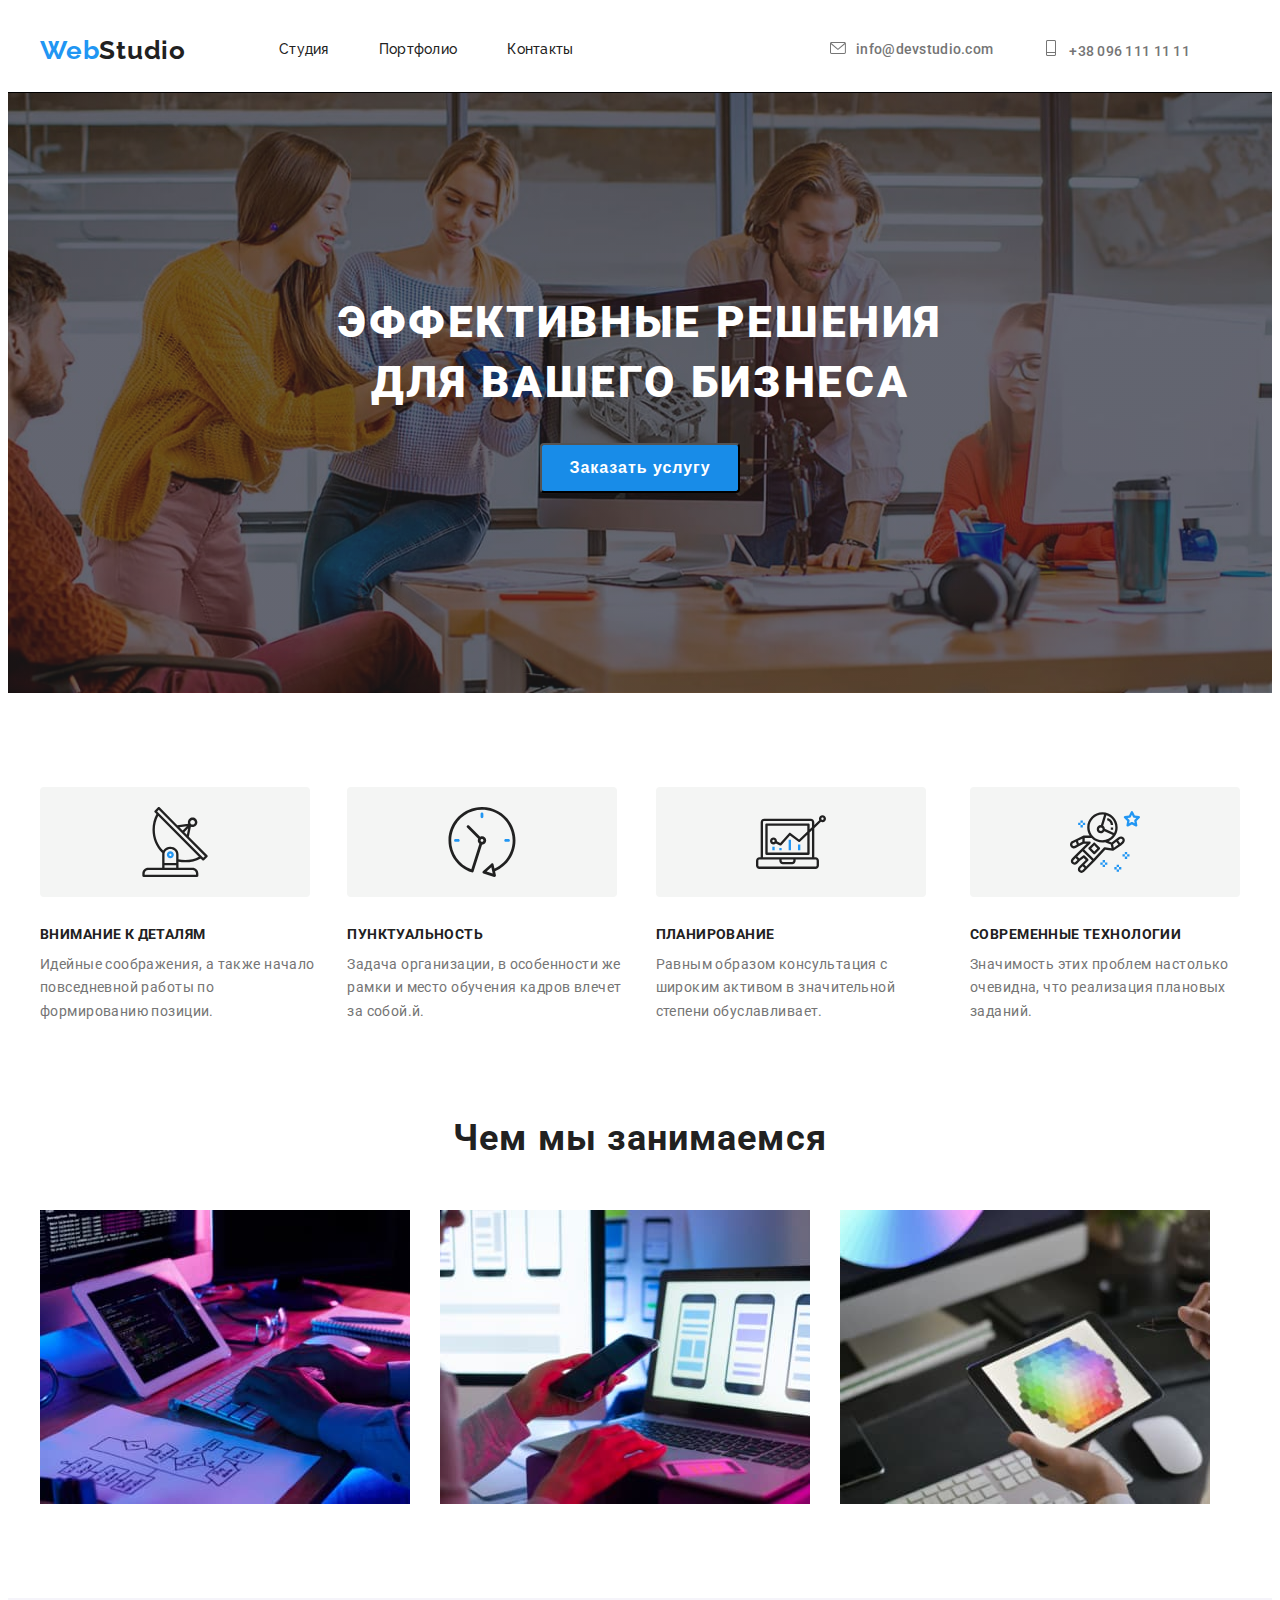
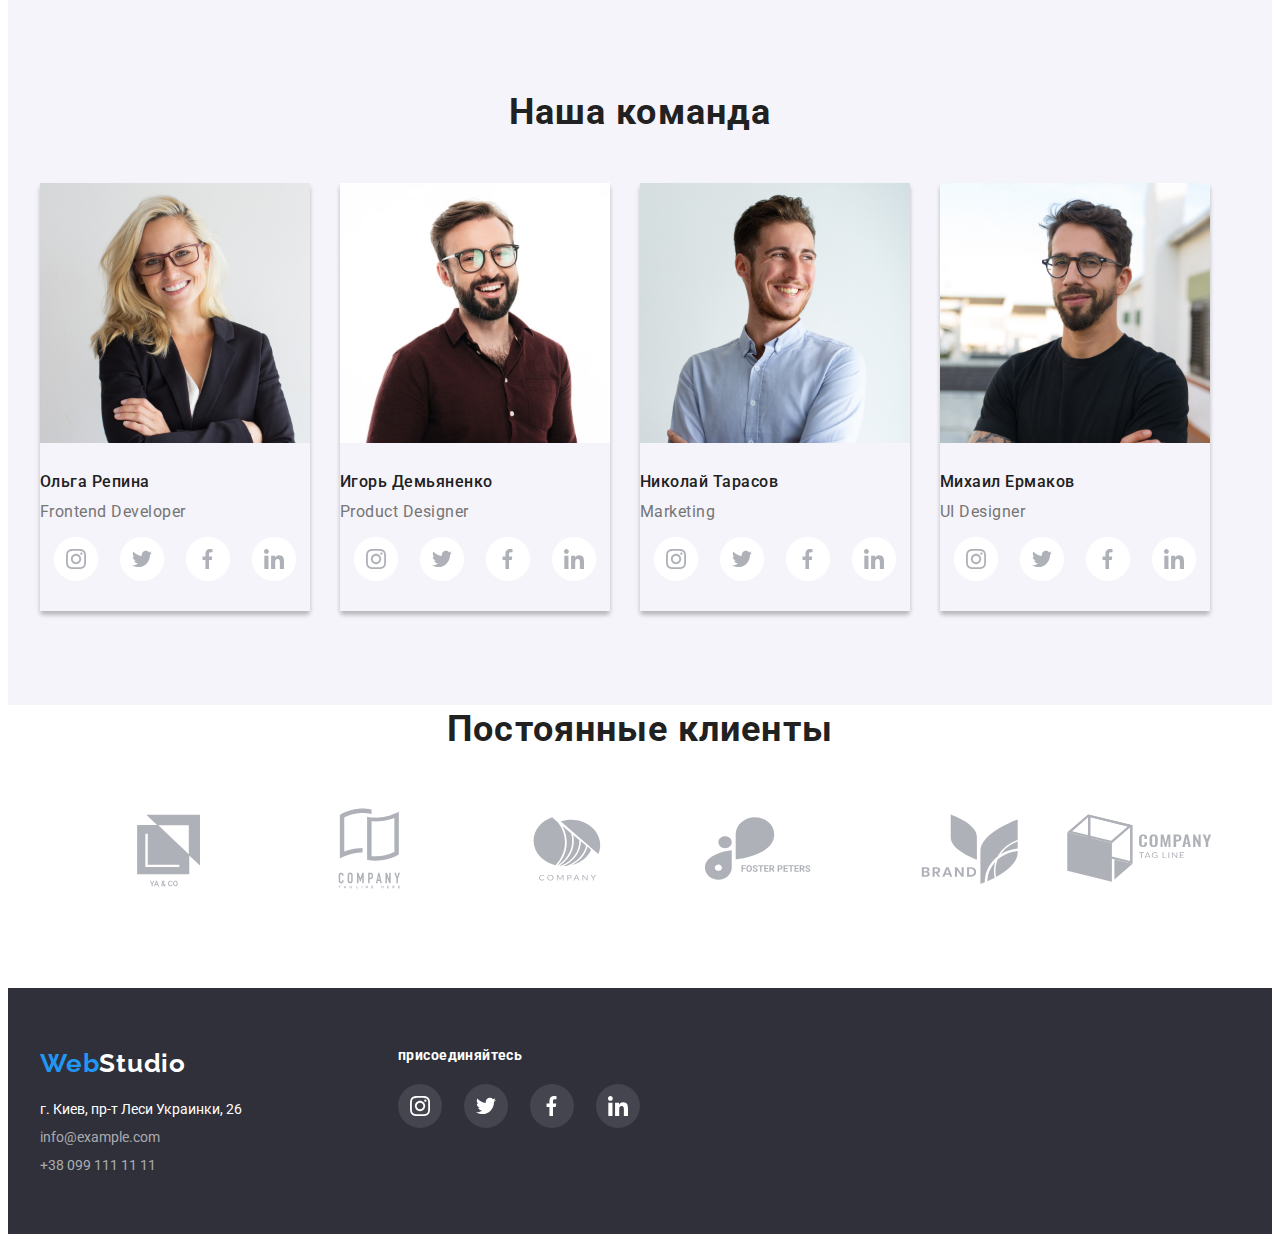
==== index.html @ 0d02ffac "создал репозиторий" ====
<!DOCTYPE html>
<html lang="en">
<head>

    <meta charset="UTF-8">
    <meta http-equiv="X-UA-Compatible" content="IE=edge">
    <meta name="viewport" content="width=device-width, initial-scale=1.0">
    <link rel="preconnect" href="https://fonts.googleapis.com">
<link rel="preconnect" href="https://fonts.gstatic.com" crossorigin>
<link rel="preconnect" href="https://fonts.googleapis.com">
<link rel="preconnect" href="https://fonts.gstatic.com" crossorigin>
<link href="https://fonts.googleapis.com/css2?family=Raleway:wght@700&family=Roboto:wght@400;500;700;900&display=swap" rel="stylesheet">
<link rel="stylesheet" href="https://cdnjs.cloudflare.com/ajax/libs/modern-normalize/1.1.0/modern-normalize.min.css" integrity="sha512-wpPYUAdjBVSE4KJnH1VR1HeZfpl1ub8YT/NKx4PuQ5NmX2tKuGu6U/JRp5y+Y8XG2tV+wKQpNHVUX03MfMFn9Q==" crossorigin="anonymous" referrerpolicy="no-referrer" />   
<link rel="stylesheet" href="./css/styles.css" />
    <title>Document</title>
</head>
<body> 
       <!--header-->
     
        <header class="header">
          <div class=" container main-header">  
          <nav class="header-items">
          
              <a lang="en" class="header-logo link" href="">Web<span class="header-logo-link">Studio</span></a>
          
            <ul class="header-list ">
              <li class="header-item ">
                <!-- Удалил link не работает подсветка ховера и карент -->
                <a href="./index.html" class="header-link current ">Студия</a>
              </li>
              <li class="header-item">
                <a  href ="./portfolio.html" class="header-link link  ">Портфолио</a>
              </li>
              <li class="header-item">
              
                <a href="" class="header-link link">Контакты</a>
              </li>
             </ul> 
          
          </nav>
        <ul class="contacs">
            <li class="header-contacs">
             
              <a class="mail-link link" href="mailto:info@devstudio.com"> 
                 <svg class=" mail-icon" width="16" height="12">
                <use href="./images/sprite.svg#icon-envelope-1-1"></use> 
              </svg>info@devstudio.com</a>
               </li>
            <li class="header-contacs">
              
                <a class="tel-link link" href="tel:+380961111111"> 
                  <svg class=" phone-icon" width="16" height="16">
                  <use href="./images/sprite.svg#icon-phone"></use>
                </svg>+38 096 111 11 11</a>
             </li>
          </ul>
        </div>
        </header>
     
      <!--HERO-->
     
      <main>
        
        <section class="section-hero">
          <div class="container">
          <h1 class="hero-title">
              Эффективные решения<br />
              для вашего бизнеса
            </h1>
            
            <button class="hero-button" type="button">Заказать услугу</button>
            
          </div>
        </section>
        
        
        <!--FEATURE-->

        <section class="section">
          <h2 class="visually-hidden" >Галлерея</h2>
          <div class="container">
        <ul class="feature">
          <li class="feature-item">
            <div class="feature-pic">
            <svg  width="70" height="70">
              <use href="./images/sprite.svg#icon-antenna-1-1-1"></use>
            </svg>
          </div>
            <h3 class="feature-title">Внимание к деталям</h3>
          <p class="feature-text">
            Идейные соображения, а также начало повседневной работы по формированию позиции.
          </p>
        </li>
        <li class="feature-item">
          <div class="feature-pic">
            <svg  width="70" height="70">
              <use href="./images/sprite.svg#icon-clock-1-2-1"></use>
            </svg>
          </div>
         
          <h3 class="feature-title">Пунктуальность</h3>
          <p class="feature-text">
            Задача организации, в особенности же рамки и место обучения кадров влечет за собой.й.
          </p>
        </li>
        <li class="feature-item">
          <div class="feature-pic">
            <svg  width="70" height="70">
              <use href="./images/sprite.svg#icon-diagram-1-2-1"></use>
            </svg>
          </div>    
         
          <h3 class="feature-title">Планирование</h3>
          <p class="feature-text">
            Равным образом консультация с широким активом в значительной степени обуславливает.
            
          </p>
        </li> 
        <li class="feature-item">
        <div class="feature-pic">
          <svg  width="70" height="70">
            <use href="./images/sprite.svg#icon-astronaut-1-2-1"></use>
          </svg>
        </div>
         
          <h3 class="feature-title">Современные технологии</h3>
          <p class="feature-text">
            Значимость этих проблем настолько очевидна, что реализация плановых заданий.
          </p>
          </li>
          </ul>
        </div>
         </section >
       
         <!--WORKS-->
        
        
        <section class="section works-section">
          <div class="container">
          <h3 class="works-title">Чем мы занимаемся</h3>
          
          <ul class="works-list">
            <li class="works-item">
              <img class="img-works"
                src="./images/portfolio/laptop.jpg"
                alt="Программист пишет текст"
                width="370"
                height="294"
              />
              </li>
             
            
            <li class="works-item">
              <img class="img-works"
                src="./images/portfolio/smartphone.jpg"
                alt="Установка приложения на телефон"
                width="370"
                height="294"
              />
            </li>
            <li class="works-item">
              <img class="img-works"
                src="./images/portfolio/poketbook.jpg"
                alt="Установка приложения на планшет"
                width="370"
                height="294"
              />
            </li>
          </ul>
        </div>
        </section>
        
        <!--TEAM-->


        <section class="section section-team">
          <div class="container">
           <h2 class="team-title">Наша команда</h2> 
          <ul class="team-items">
            
            <li class="team-img">
              <article class="capd">
                <img src="./images/team/olga_repina.jpg" 
                alt="фото сотрудника"
                width="270"
                height="260"
                />
                <div class="card-thumb">
                  <h2 class="present-team">Ольга Репина</h2>
                  <p class="team-text" lang="en">Frontend Developer</p>
                  <ul class="team-socials list socials-list">
                    <li class="socials-item">
                      <a href="" class="socials-link link">
                        <svg class="socials-icon" width="20" height="20">
                          <use href="./images/sprite.svg#icon-instagram-2-2-1"></use>
                        </svg>
                      </a>
                    </li>
                    <li class="socials-item">
                      <a href="" class="socials-link link">
                       
                        <svg class="socials-icon" width="20" height="20">
                          <use href="./images/sprite.svg#icon-twitter-1-2-1"></use>
                        </svg>
                      </a>
                    </li>

                    <li class="socials-item">
                      <a href="" class="socials-link link">
                       
                        <svg class="socials-icon" width="20" height="20">
                          <use href="./images/sprite.svg#icon-facebook"></use>
                        </svg>
                      </a>
                    </li>

                    <li class="socials-item">
                      <a href="" class="socials-link link">
                       
                        
                        <svg class="socials-icon" width="20" height="20">
                          <use href="./images/sprite.svg#icon-linkedin-1-2-1"></use>
                        </svg>
                      </a>
                    </li>
                   
                  </ul>
            </div>
              
              </article>
            </li>
           <li class="team-img">
            <article class="capd">
              <img
              src="./images/team/igor_demynenko.jpg"
              alt="фото сотрудника"
              width="270"
              height="260"
            />
              <div class="card-thumb">
                <h2 class="present-team">Игорь Демьяненко</h2>
                <p class="team-text" lang="en">Product Designer</p>
                <ul class="team-socials list socials-list">
                  <li class="socials-item">
                    <a href="" class="socials-link link">
                      <svg class="socials-icon" width="20" height="20">
                        <use href="./images/sprite.svg#icon-instagram-2-2-1"></use>
                      </svg>
                    </a>
                  </li>
                  <li class="socials-item">
                    <a href="" class="socials-link link">
                     
                      <svg class="socials-icon" width="20" height="20">
                        <use href="./images/sprite.svg#icon-twitter-1-2-1"></use>
                      </svg>
                    </a>
                  </li>

                  <li class="socials-item">
                    <a href="" class="socials-link link">
                     
                      <svg class="socials-icon" width="20" height="20">
                        <use href="./images/sprite.svg#icon-facebook"></use>
                      </svg>
                    </a>
                  </li>

                  <li class="socials-item">
                    <a href="" class="socials-link link">
                     
                   
                      <svg class="socials-icon" width="20" height="20">
                        <use href="./images/sprite.svg#icon-linkedin-1-2-1"></use>
                      </svg>
                    </a>
                  </li>
                 
                </ul>
              </div>
           
          </article>
          </li>
            <li class="team-img">
              <article class="capd">
                <img
                src="./images/team/nic_tarasov.jpg"
                alt="фото сотрудника"
                width="270"
                height="260"
              />
                <div class="card-thumb">
                  <h2 class="present-team">Николай Тарасов</h2>
                  <p class="team-text" lang="en">Marketing</p>
                  <ul class="team-socials list socials-list">
                    <li class="socials-item">
                      <a href="" class="socials-link link">
                        <svg class="socials-icon" width="20" height="20">
                          <use href="./images/sprite.svg#icon-instagram-2-2-1"></use>
                        </svg>
                      </a>
                    </li>
                    <li class="socials-item">
                      <a href="" class="socials-link link">
                       
                        <svg class="socials-icon" width="20" height="20">
                          <use href="./images/sprite.svg#icon-twitter-1-2-1"></use>
                        </svg>
                      </a>
                    </li>

                    <li class="socials-item">
                      <a href="" class="socials-link link">
                       
                        <svg class="socials-icon" width="20" height="20">
                          <use href="./images/sprite.svg#icon-facebook"></use>
                        </svg>
                      </a>
                    </li>

                    <li class="socials-item">
                      <a href="" class="socials-link link">
                       
                       
                        <svg class="socials-icon" width="20" height="20">
                          <use href="./images/sprite.svg#icon-linkedin-1-2-1"></use>
                        </svg>
                      </a>
                    </li>
                   
                  </ul>
                </div>
            
            
          </article>
          </li>
            <li class="team-img">
              <article class="capd">
                <img
                src="./images/team/mich_ermakov.jpg"
                alt="фото сотрудника"
                width="270"
                height="260"
              />
                <div class="card-thumb">
                  <h2 class="present-team">Михаил Ермаков</h2>
                  <p class="team-text" lang="en">UI Designer</p>
                  <ul class="team-socials list socials-list">
                    <li class="socials-item">
                      <a href="" class="socials-link link">
                        <svg class="socials-icon" width="20" height="20">
                          <use href="./images/sprite.svg#icon-instagram-2-2-1"></use>
                        </svg>
                      </a>
                    </li>
                    <li class="socials-item">
                      <a href="" class="socials-link link">
                        
                        <svg class="socials-icon" width="20" height="20">
                          <use href="./images/sprite.svg#icon-twitter-1-2-1"></use>
                        </svg>
                      </a>
                    </li>

                    <li class="socials-item">
                      <a href="" class="socials-link link">
                       
                        <svg class="socials-icon" width="20" height="20">
                          <use href="./images/sprite.svg#icon-facebook"></use>
                        </svg>
                      </a>
                    </li>

                    <li class="socials-item">
                      <a href="" class="socials-link link">
                       
                        
                        <svg class="socials-icon" width="20" height="20">
                          <use href="./images/sprite.svg#icon-linkedin-1-2-1"></use>
                        </svg>
                      </a>
                    </li>
                   
                  </ul>
                </div>
           
          </article>
          </li>
          </ul>

        </div>
        </section>
    </main>
        <!--PERFOMANCE  -->
        <section class="perfomance">
          <h3 class="perfomance-title">Постоянные клиенты</h3>
         <ul class="perfomance-items">
          <li class="perfomance-list">
            <a class="perfomance-icon" href="">
              <svg  width="170" height="92">
                <use href="./images/sprite.svg#icon-yako"></use>
              </svg> 
            </a>
          </li>
                      
          <li class="perfomance-list">
            
            <a class="perfomance-icon" href="">
              <svg  width="170" height="92">
                <use href="./images/sprite.svg#icon-company2"></use>
              </svg>
            </a>
            
          </li>
          <li class="perfomance-list" >
            <a class="perfomance-icon" href="">
              <svg width="170" height="92">
                <use href="./images/sprite.svg#icon-company3"></use>
              </svg>
            </a>
            
          </li>
          <li class="perfomance-list">
            <a class="perfomance-icon" href="">
              <svg width="170" height="92">
                <use href="./images/sprite.svg#icon-foster-1"></use>
              </svg>
            </a>
           
          </li>
          <li class="perfomance-list">        
            
            <a class="perfomance-icon" href="">
              <svg width="170" height="92">
                <use href="./images/sprite.svg#icon-brand-1"></use>
              </svg> 
            </a>
           
          </li>
          <li class="perfomance-list">
            <a class="perfomance-icon" href="">
              <svg width="170" height="92">
                <use href="./images/sprite.svg#icon-compahy-tag"></use>
              </svg>
            </a>
           
          </li>
        </ul>
        </section>
        
      
    <!--footer-->
         
        <footer class="footer">
          <div class="container">
         <div class="footer-content">
            <div> 
          <div class="logo-studio">
          <a lang="en" class="footer-logo link " href="">Web<span class="footer-logo-link">Studio</span></a>
         </div>
         <address>
          <ul class="footer-list">
            <li class="footer-item">
               <a class="footer-link-adress" href="https://goo.gl/maps/Fyau3RTndr1kcrQs9"  target="_blank" rel ="noopener noreferren">г. Киев, пр-т Леси Украинки, 26</a>
             </li>
             <li class="footer-item">
               <a  class="footer-link link" href="mailto:info@example.com">info@example.com</a>
             </li>
             <li class="footer-item">
               <a class="footer-link link"  href="tel:+380991111111">+38 099 111 11 11</a>
             </li>
           </ul>
          </address>
          </div>
           
          <!-- FOOTER-SOCIALS -->
         <div class="socials-footer">
           <h3 class="socials-title">присоединяйтесь</h3>
         
           <ul class="footer-socials list socials-list">
              <li class="social-item">
              <a href="" class="social-link link">
                <svg class="social-icon" width="20" height="20">
                  <use href="./images/sprite.svg#icon-instagram-2-2-1"></use>
                </svg>
              </a>
            </li>
            <li class="social-item">
              <a href="" class="social-link link">
               
                <svg class="social-icon" width="20" height="20">
                  <use href="./images/sprite.svg#icon-twitter-1-2-1"></use>
                </svg>
              </a>
            </li>

            <li class="social-item">
              <a href="" class="social-link link">
               
                <svg class="social-icon" width="20" height="20">
                  <use href="./images/sprite.svg#icon-facebook"></use>
                </svg>
              </a>
            </li>

            <li class="social-item">
              <a href="" class="social-link link">
               
                
                <svg class="social-icon" width="20" height="20">
                  <use href="./images/sprite.svg#icon-linkedin-1-2-1"></use>
                </svg>
              </a>
            </li>
           
          </ul>
         </div>
        </div>
        </div>
       </footer>
      
      
</body>
</html>
---- css/styles.css ----
:root{
  /* --primary-text-color:rgba 0,0,0,0.8; */
  --title-text-color:#212121;
  --accent-color: #2196F3;
  --secondary-color: #757575;
  
  --primary-white-color:#FFFFFF;

}



body{
 
  background-color:#FFFFFF;
  color:var(--title-text-color);
  font-family: Roboto, sans-serif;
  
}

a{
  text-decoration: none; 
}
li{
  list-style: none;       
}
h1,
h2,
h3,
h4,
h5,
h6,
p{
  margin-top: 0;
  margin-bottom: 0
}
ul{
list-style: none;   
margin-top: 0;
  margin-bottom: 0;
  padding-left: 0;         
  }
   img{ 
      display: block;
     max-width: 100%;
      height: auto;
    }


.section{
    /* padding-top: 0; */
    padding-top: 94px;
    padding-bottom: 94px;
   
} 


.header{
 border-bottom: 1px solid #000;
}  




.container{ 
 
width: 1200px;
padding-left: 15px;  
padding-right: 15px; 
margin-left: auto;
margin-right: auto;
 
  
}

       
 
 
     

.header-logo{
display: flex;

color: var(--accent-color);
font-family: Raleway, sans-serif;
font-size: 26px;
font-weight: 700;
line-height: 1.19;
letter-spacing: 0.03em;
margin-right: 93px;

}

.header-logo-link{
      color: var(--title-text-color) 
      
  }
   .header-items{ 
      display: flex;
      align-items:center;
  }
   .header-list{ 
      display:flex; 
        } 
     
  
   .header-item:not(:last-child){
 margin-right: 50px;
  }   
    
  .header-item{
          display:flex;
          align-items: center;
          
          font-family: Raleway, sans-serif;
          font-size: 26px;
          font-weight: 700;
          line-height: 1.19;
          letter-spacing: 0.03em;
          text-align: left;
      }    

          .header-link{
          padding-top: 32px;
          padding-bottom: 32px;
          
          }
         .curet{
           color:var(--accent-color) ;
         }
          .header-link {
          font-weight: 500;
          font-size: 14px;
          line-height: 1.14;
          letter-spacing: 0.02em;
          color: var(--title-text-color);
          caret-color:var(--accent-color) ;
       
              
      
}
  .header-item .link:hover,
  .header-item .link:focus{  
      
     color: var(--accent-color);
  }
 
  .main-header{
      display: flex;
      align-items: center;
  }
  
/* .contacs{  */
 
.header-contacs .link{
  margin-right: 50px;  
  font-size: 14px;
      font-weight: 500;
      line-height: 1.14;
      letter-spacing: 0.02em;
     color: var(--secondary-color);
     padding-top: 32px;
     padding-bottom: 32px;
  }
  .header-contacs .link:hover,
  .header-contacs .link:focus{
 color: var( --accent-color);
   }
 .contacs {
 margin-left: auto; 
  display: flex;
}
 .header-contacs{
  display: flex;
  align-items:center;

}
.mail-icon{
 margin-right: 10px;
 fill: currentColor;
}
.phone-icon{
   margin-right: 10px;
   fill: currentColor;
}






  /* PORTFOLIO */
  
  
    .filter-list{
     margin-bottom: 50px;
      justify-content: center; 
      display: flex;
      color:var(title-text-color); 
    }
   
       .filter-item:not(:last-child){
        margin-right: 8px; 
       }
     
       
      .filter-button{
       
        
        
        font-size: 16px;
        font-weight: 500;
        line-height: 1.62;
        letter-spacing: 0.03em;
         min-width: 73px;
         padding: 6px 22px 6px 22px;
         border-radius: 4px;
         border:1px solid #EEEEEE;
          
  }
      
       
     
      
      .filter-button{
        cursor:pointer
       }
     
     .filter-button:hover,
     .filter-button:focus{
       background-color: var(--accent-color);
       box-shadow:0px 1px 1px rgba(0,0,0,0.12), 1px 4px 6px rgba(0,0,0,0.8),
             0px 4px 4px rgba(0,0,0,0.06)
      }
      


          .portfolio {                
          display: flex;
         flex-wrap: wrap;
         margin-left:-30px;
         margin-top: -30px;  
          }
           .portfolio-items{

            flex-basis:calc(100% / 3 -30px);
            margin-left:30px;
            margin-top: 30px;  
          } 
           .portfolio-link{
             display: block;
             text-decoration: none;
           }
           .portfolio-link:hover,
           .portfolio-link:focus{
             box-shadow:0px 1px 1px rgba(0,0,0,0.12), 1px 4px 6px rgba(0,0,0,0.8),
             0px 4px 4px rgba(0,0,0,0.06)
           }
        
          .cards:hover .portfolio-link,
          .cards:focus .portfolio-link{
            color:rgba(47, 48, 50, 0.4),rgba(47, 48, 50, 0.4) ;
          }
          
       
         .portfolio-title{
          color: var(--title-text-color) ;
           font-weight: 700;
           font-size:18px; 
           line-height:2.0;
           letter-spacing: 0.06;
         
          
         } 
        .portfolio-text{
         margin-top: 4px;
          color: var( --secondary-color);
          font-size: 16px;
          line-height:1.87 ;
          letter-spacing: 0.03em;
      }  
      
      /* CARDS         */
      
      .portfolio-content{
       padding:20px 24px 20px 24px;

      }
  
      /*FOOTER   */
      
      .footer{ 
          background-color: #2F303A;
          padding-top: 60px;
          padding-bottom: 60px;  
        }
       
      .footer-content{
        display: flex;
      }
     
      .footer-logo{
      display: block;
      margin-bottom: 20px;  
      font-family: Raleway,sans-serif;
      font-size: 26px;
     font-weight: 700;
      line-height: 1.19;
      letter-spacing: 0.03em;
      color: var(--accent-color);
      }
      .footer .logo{
          color:  var(--accent-color);
          text-decoration: none;
       }
          .footer-logo-link{
      
      color: var(--primary-white-color);
      }
      .footer-link-adress{
        color: var(--primary-white-color); 
        font-size: 14px;
        line-height: 1.17; 
        font-style: normal;  
      }
    
     
       .footer-item .link{ 
        
        color: rgba(255, 255, 255, 0.6); 
          font-size: 14px;
          line-height: 1.17; 
          font-style: normal;  
      }
      .footer-item:not(:last-child){
        margin-bottom: 9px;
      }
      
      .footer-link:hover,
      .footer-link:focus{
      color: var(--accent-color);
      }    
      
      .footer-link-adress:hover,
      .footer-link-adress:focus{
      color: var(--accent-color);
      }    
     .footer-link-adress{
       text-decoration: none;
      }
       
      /* FOOTER-SOCIALS */
      
   .socials-footer{
     margin-left: 156px;
   
    }
     
      .socials-title{
        
      margin-bottom: 20px;
      font-size: 14px;
      font-weight: 700;
      line-height: 1.14;
      letter-spacing: 0.03em;
      text-align: left;
      color: var(--primary-white-color);
      
      
      } 
    
       .social-item:not(:last-child){
        margin-right: 22px;
       }
       .social-link{
         width: 44px;
         height: 44px;
         display: flex;
         align-items:center;
         justify-content:center;
          border-radius:50% ; 
          background-color: rgba(255, 255, 255, 0.1);
           /* color: #000; */
       }
       .social-link:hover,
       .social-link:focus{
        background-color: var(--accent-color);
       }
       .social-icon{
         fill: #FFFFFF;
       }

  

   
 
 
  
      
     /* HERO */
     .section-hero{
      background-color:#2F303A ;
      padding-top: 200px; 
      padding-bottom: 200px;
      background-image:linear-gradient(rgba(47, 48, 50, 0.4),rgba(47, 48, 50, 0.4)) 
      ,url(../images/team/hero-team.jpg); 
      background-repeat: no-repeat;
      background-position: center;
      background-size: cover;
     }
      
    
     .hero-title{
      font-size: 44px;
      font-weight: 900;
      line-height:1.36;
      letter-spacing: 0.06em;
      text-align: center;
      color: var(--primary-white-color);
      text-transform: uppercase;
      margin-bottom: 30px;
       
      }

     .hero-button{
      cursor: pointer;
     } 
     .hero-button:hover,   
     .hero-button:focus{
      background-color: var(--accent-color);
     }
     .hero-button{
      width: 200px;
      height: 50px;
      border-radius: 4px;
      font-size: 16px;
      font-weight: 700;
      line-height: 1.85;
      letter-spacing: 0.06em;
      text-align: center;
      background-color:#188CE8;
      color: var(--primary-white-color);
      }
      .hero-button{
          display: block;
          margin-left: auto;
          margin-right: auto;
         
      }

      

      /* FEATURE */
     
      .feature{
        display: flex;
      }
      .feature-pic{
      display: flex;
      justify-content: center;
      align-items:center;
      margin-bottom: 30px;
    }
   
   
   
    .feature-item:not(:last-child){
         margin-right: 30px; 
       
     }
    
     .visually-hidden {
      position: absolute;
      clip: rect(0 0 0 0);
      width: 1px;
      height: 1px;
      margin: -1px;
    }
   .visually-hidden {
    display: flex;
    align-items: flex-end;
   }
      
    .feature-title{
     color: var(title-text-color);
      font-size: 14px;
      font-weight: 700;
      line-height: 1.14;
      letter-spacing: 0.03em;
      text-transform: uppercase;
      margin-bottom: 10px;
      }
     .feature-pic{
      width:270px ;
      height: 110px;
       background-color: #f4f5f4;
       border-radius: 4px;
     }
      .feature-text{
      color: var(--secondary-color);
      font-size: 14px;
      line-height: 1.7;
      letter-spacing: 0.03em;
      
        
     }
     
      /* WORKS */
          .works-section{
            padding-top: 0;
          }
          .works-title{
          
          margin-bottom: 50px; 
          font-size: 36px;    
          font-weight: 700;
          line-height: 1.16;
          letter-spacing: 0.03em;
          text-align: center; 
          color: var(--title-text-color);   
      }
      .works-list{
          display: flex;
        
      }
    
      .works-item{
       width: 370px;
      
      }
       .works-item:not(:last-child){ 
          margin-right: 30px;
      }

          /* TEAM */
          .section-team{
          background-color: #F5F4FA;
          }
            .team-title{ 
             margin-bottom: 50px;
              font-size: 36px;
              font-weight: 700;
              line-height: 1.16;
              letter-spacing: 0.03em;
              text-align: center; 
      } 
         
       .team-items{ 
        display: flex;
        margin-left: -30px; 
         }
          .team-items> .team-img{ 
          flex-basis: calc(100% /4 -30px); 
          margin-left:30px; 
          border-bottom-left-radius: 4px; 
          border-bottom-right-radius: 4px;
           background-color: #FFFFFF;
           
         
         
        }  

        .team-items> .team-img{    
          box-shadow: 0px 4px 4px 0px #00000040;
          
        
        }
      .present-team{
          font-size: 16px;
          font-weight: 500;
          line-height: 1.18;
          letter-spacing: 0.03em;
          color: var(--title-text-color); 
         
      }

      .team-text{
       font-size: 16px;
      font-weight: 400;
      line-height: 19px;
      letter-spacing: 0.03em;
      color: var(--secondary-color);  
       margin-top: 10px;
       margin-bottom: 16px;
       }
      .card-thumb{
        align-items:center;
        padding-top: 30px;
        padding-bottom: 30px;
        background-color: #F5F4FA;
      }
      .socials-list{
       justify-content: center;
        display: flex;
        
      }
      .socials-item{
        width: 44px;
        height: 44px;
        display: flex;
        align-items:center;
        justify-content:center;
         border-radius:50% ; 
         background-color: #FFFFFF
      }
     
      .socials-item:not(:last-child){
       margin-right: 22px;
      }
      .socials-link{
        width: 44px;
        height: 44px;
        display: flex;
        align-items:center;
        justify-content:center;
         border-radius:50% ; 
         background-color: #FFFFFF
    

      }

      .socials-link:hover,
      .socials-link:focus{
        background-color: var(--accent-color);
      }
      .socials-icon{
        fill: #AFB1B8;
        }
        .socials-icon:hover,
        .socials-icon:focus{
          fill: #FFFFFF;
        }
     
     
 .perfomance-items{
  display: flex;
  justify-content:center;
  margin-bottom: 88px;
 
}
.perfomance-title{

margin-bottom: 50px;
font-size: 36px;
font-weight: 700;
line-height: 1.36;
letter-spacing: 0.03em;
text-align: center;
}
.perfomance-list:not(:last-child){
  margin-left: 30px;
  border-radius:4px;
 }
.perfomance-list:hover,
.perfomance-list:focus{
  outline: 1px solid var(--accent-color)
}
.perfomance-icon:hover,
.perfomance-icon:focus{
 fill:var(--accent-color) 

  }
.perfomance-icon{
fill: #AFB1B8;
}
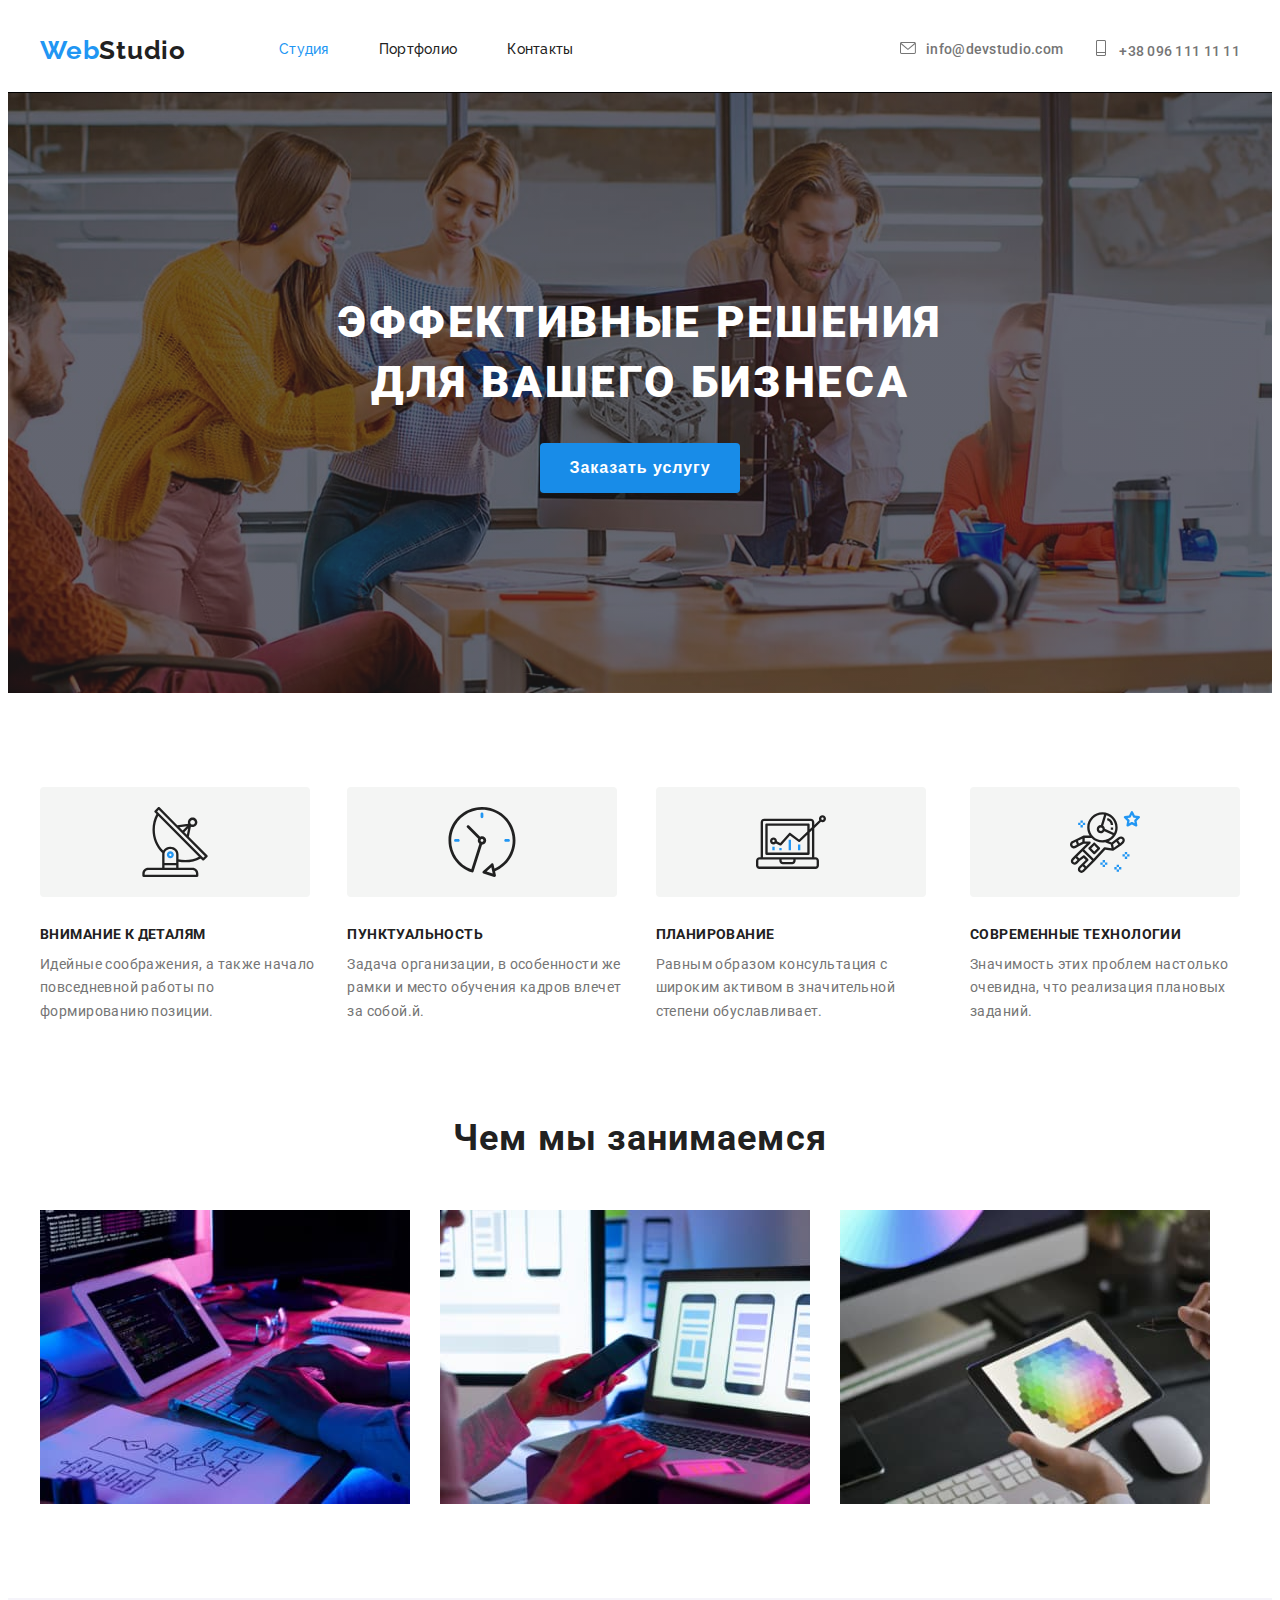
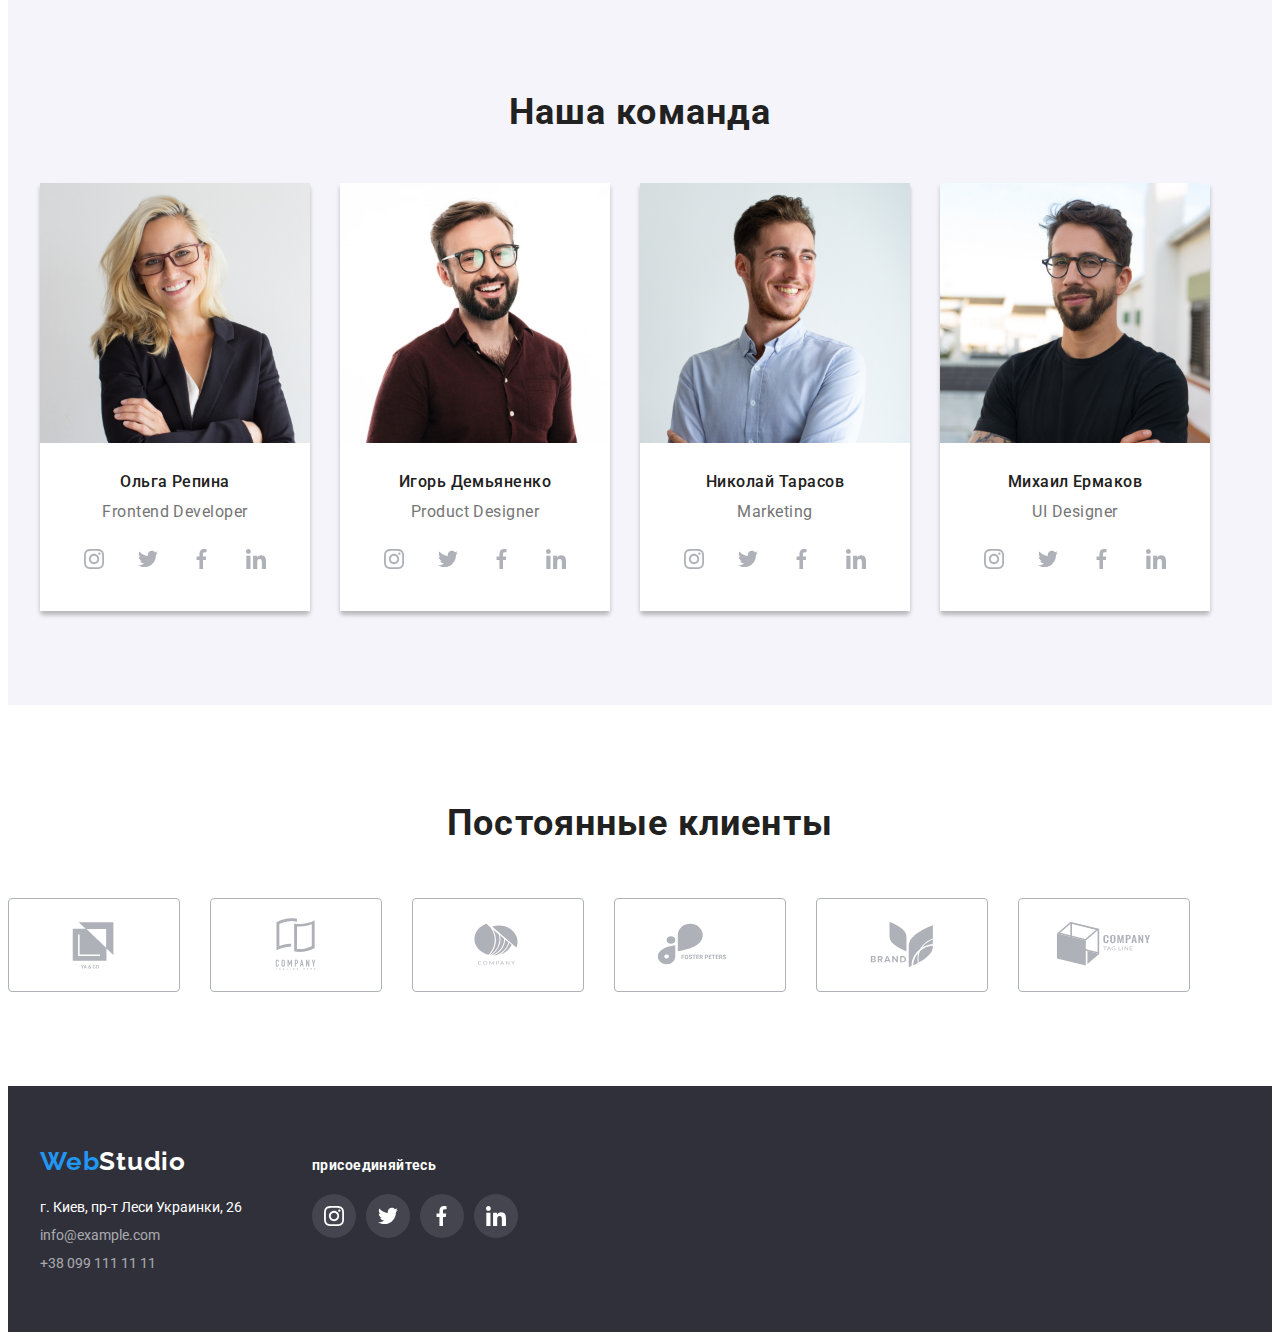
==== commit 719c6d19: "nn" ====
--- a/index.html
+++ b/index.html
@@ -25,11 +25,11 @@
           
             <ul class="header-list ">
               <li class="header-item ">
-                <!-- Удалил link не работает подсветка ховера и карент -->
-                <a href="./index.html" class="header-link current ">Студия</a>
+                
+                <a href="./index.html"class="header-link current">Студия</a>
               </li>
               <li class="header-item">
-                <a  href ="./portfolio.html" class="header-link link  ">Портфолио</a>
+                <a  href ="./portfolio.html" class="header-link link ">Портфолио</a>
               </li>
               <li class="header-item">
               
@@ -41,14 +41,14 @@
         <ul class="contacs">
             <li class="header-contacs">
              
-              <a class="mail-link link" href="mailto:info@devstudio.com"> 
+              <a class="mail-link link " href="mailto:info@devstudio.com"> 
                  <svg class=" mail-icon" width="16" height="12">
                 <use href="./images/sprite.svg#icon-envelope-1-1"></use> 
               </svg>info@devstudio.com</a>
                </li>
             <li class="header-contacs">
               
-                <a class="tel-link link" href="tel:+380961111111"> 
+                <a class="mail-link link " href="tel:+380961111111"> 
                   <svg class=" phone-icon" width="16" height="16">
                   <use href="./images/sprite.svg#icon-phone"></use>
                 </svg>+38 096 111 11 11</a>
@@ -392,12 +392,13 @@
         </section>
     </main>
         <!--PERFOMANCE  -->
-        <section class="perfomance">
+        <section class="section">
+         <div class="contaiher">
           <h3 class="perfomance-title">Постоянные клиенты</h3>
          <ul class="perfomance-items">
           <li class="perfomance-list">
-            <a class="perfomance-icon" href="">
-              <svg  width="170" height="92">
+            <a class="perfomance-link" href="">
+              <svg class="perfomance-icon" width="106" height="60">
                 <use href="./images/sprite.svg#icon-yako"></use>
               </svg> 
             </a>
@@ -405,24 +406,24 @@
                       
           <li class="perfomance-list">
             
-            <a class="perfomance-icon" href="">
-              <svg  width="170" height="92">
+            <a class="perfomance-link" href="">
+              <svg class="perfomance-icon"width="106" height="60">
                 <use href="./images/sprite.svg#icon-company2"></use>
               </svg>
             </a>
             
           </li>
           <li class="perfomance-list" >
-            <a class="perfomance-icon" href="">
-              <svg width="170" height="92">
+            <a class="perfomance-link" href="">
+              <svg class="perfomance-icon"width="106" height="60">
                 <use href="./images/sprite.svg#icon-company3"></use>
               </svg>
             </a>
             
           </li>
           <li class="perfomance-list">
-            <a class="perfomance-icon" href="">
-              <svg width="170" height="92">
+            <a class="perfomance-link" href="">
+              <svg class="perfomance-icon"width="106" height="60">
                 <use href="./images/sprite.svg#icon-foster-1"></use>
               </svg>
             </a>
@@ -430,22 +431,23 @@
           </li>
           <li class="perfomance-list">        
             
-            <a class="perfomance-icon" href="">
-              <svg width="170" height="92">
+            <a class="perfomance-link" href="">
+              <svg class="perfomance-icon"width="106" height="60">
                 <use href="./images/sprite.svg#icon-brand-1"></use>
               </svg> 
             </a>
            
           </li>
           <li class="perfomance-list">
-            <a class="perfomance-icon" href="">
-              <svg width="170" height="92">
+            <a class="perfomance-link" href="">
+              <svg class="perfomance-icon"width="106" height="60">
                 <use href="./images/sprite.svg#icon-compahy-tag"></use>
               </svg>
             </a>
            
           </li>
         </ul>
+      </div>
         </section>
         
       
@@ -519,6 +521,6 @@
         </div>
        </footer>
       
-      
+       <script src="./js/modal.js"></script>  
 </body>
 </html>--- a/css/styles.css
+++ b/css/styles.css
@@ -1,5 +1,5 @@
 
- :root{
+:root{
   /* --primary-text-color:rgba 0,0,0,0.8; */
   --title-text-color:#212121;
   --accent-color: #2196F3;
@@ -112,7 +112,6 @@
   .header-item{
           display:flex;
           align-items: center;
-          
           font-family: Raleway, sans-serif;
           font-size: 26px;
           font-weight: 700;
@@ -120,30 +119,26 @@
           letter-spacing: 0.03em;
           text-align: left;
       }    
-
-          .header-link{
+     
+        
+      .header-link  {
           padding-top: 32px;
           padding-bottom: 32px;
-          
-          }
-         .curet{
-           color:var(--accent-color) ;
-         }
-          .header-link {
           font-weight: 500;
           font-size: 14px;
           line-height: 1.14;
           letter-spacing: 0.02em;
           color: var(--title-text-color);
-          caret-color:var(--accent-color) ;
-       
-              
-      
-}
-  .header-item .link:hover,
-  .header-item .link:focus{  
-      
-     color: var(--accent-color);
+          transition: color 250ms linear;
+
+         }
+         .current{
+          color: var(--accent-color);
+           }
+ 
+         .header-link:hover,
+          .header-link:focus{  
+           color: var(--accent-color);
   }
  
   .main-header{
@@ -153,8 +148,8 @@
   
 /* .contacs{  */
  
-.header-contacs .link{
-  margin-right: 50px;  
+.mail-link{
+  /* margin-right: 50px;   */
   font-size: 14px;
       font-weight: 500;
       line-height: 1.14;
@@ -162,6 +157,7 @@
      color: var(--secondary-color);
      padding-top: 32px;
      padding-bottom: 32px;
+     transition: color 250ms linear;
   }
   .header-contacs .link:hover,
   .header-contacs .link:focus{
@@ -174,7 +170,9 @@
  .header-contacs{
   display: flex;
   align-items:center;
-
+}
+.header-contacs:not(:last-child){
+margin-right:30px;
 }
 .mail-icon{
  margin-right: 10px;
@@ -206,9 +204,8 @@
      
        
       .filter-button{
-       
-        
-        
+        border:transparent;
+        cursor:pointer;
         font-size: 16px;
         font-weight: 500;
         line-height: 1.62;
@@ -216,71 +213,73 @@
          min-width: 73px;
          padding: 6px 22px 6px 22px;
          border-radius: 4px;
-         border:1px solid #EEEEEE;
+        
           
   }
       
        
      
       
-      .filter-button{
-        cursor:pointer
-       }
+     
      
      .filter-button:hover,
      .filter-button:focus{
        background-color: var(--accent-color);
-       box-shadow:0px 1px 1px rgba(0,0,0,0.12), 1px 4px 6px rgba(0,0,0,0.8),
-             0px 4px 4px rgba(0,0,0,0.06)
-      }
-      
-
-
-          .portfolio {                
-          display: flex;
-         flex-wrap: wrap;
-         margin-left:-30px;
-         margin-top: -30px;  
-          }
-           .portfolio-items{
-
-            flex-basis:calc(100% / 3 -30px);
-            margin-left:30px;
-            margin-top: 30px;  
-          } 
-           .portfolio-link{
-             display: block;
-             text-decoration: none;
-           }
-           .portfolio-link:hover,
-           .portfolio-link:focus{
-             box-shadow:0px 1px 1px rgba(0,0,0,0.12), 1px 4px 6px rgba(0,0,0,0.8),
-             0px 4px 4px rgba(0,0,0,0.06)
-           }
-        
-          .cards:hover .portfolio-link,
-          .cards:focus .portfolio-link{
-            color:rgba(47, 48, 50, 0.4),rgba(47, 48, 50, 0.4) ;
-          }
+       color: var(--primary-white-color);
+       box-shadow:0px 3px 1px rgba(0,0,0,0.1), 0px 1px 2px rgba(0,0,0,0.8),
+       0px 2px 2px rgba(0,0,0,0.12);
+       border-radius:4px
+      }
+      
+
+
+      .portfolio {                
+        margin-left:-30px;
+       margin-top: -30px; 
+       display: flex;
+       flex-wrap: wrap;
+        }
+        
+       
+        .portfolio-items{
+        
+          flex-basis:calc(100% / 3 -30px);
+          margin-left:30px;
+          margin-top: 30px;  
+        } 
+        .portfolio-link{
+          display: block;
+          text-decoration: none;
+        }
+        .portfolio-link:hover,
+        .portfolio-link:focus{
+          box-shadow:0px 1px 1px rgba(0,0,0,0.12), 1px 4px 4px rgba(0,0,0,0.06),
+          1px 4px 6px rgba(0,0,0,0.16)
+       }
           
-       
-         .portfolio-title{
-          color: var(--title-text-color) ;
-           font-weight: 700;
-           font-size:18px; 
-           line-height:2.0;
-           letter-spacing: 0.06;
-         
-          
-         } 
-        .portfolio-text{
-         margin-top: 4px;
-          color: var( --secondary-color);
-          font-size: 16px;
-          line-height:1.87 ;
-          letter-spacing: 0.03em;
-      }  
-      
+        
+       .cards:hover .portfolio-link,
+       .cards:focus .portfolio-link{
+         color:rgba(47, 48, 50, 0.4),rgba(47, 48, 50, 0.4) ;
+       }
+       
+    
+      .portfolio-title{
+       color: var(--title-text-color) ;
+        font-weight: 700;
+        font-size:18px; 
+        line-height:2.0;
+        letter-spacing: 0.06;
+      
+       
+      } 
+      .portfolio-text{
+        margin-top: 4px;
+         color: var( --secondary-color);
+         font-size: 16px;
+         line-height:1.87 ;
+         letter-spacing: 0.03em;
+     }  
       /* CARDS         */
       
       .portfolio-content{
@@ -298,6 +297,7 @@
        
       .footer-content{
         display: flex;
+        align-items:baseline;
       }
      
       .footer-logo{
@@ -310,10 +310,7 @@
       letter-spacing: 0.03em;
       color: var(--accent-color);
       }
-      .footer .logo{
-          color:  var(--accent-color);
-          text-decoration: none;
-       }
+     
           .footer-logo-link{
       
       color: var(--primary-white-color);
@@ -322,11 +319,15 @@
         color: var(--primary-white-color); 
         font-size: 14px;
         line-height: 1.17; 
-        font-style: normal;  
-      }
-    
-     
-       .footer-item .link{ 
+        font-style: normal;
+        transition: color 250ms linear;
+      }
+    
+      .footer-link{
+        transition: color 250ms linear 
+      }
+      
+      .footer-item .link{ 
         
         color: rgba(255, 255, 255, 0.6); 
           font-size: 14px;
@@ -346,18 +347,15 @@
       .footer-link-adress:focus{
       color: var(--accent-color);
       }    
-     .footer-link-adress{
-       text-decoration: none;
-      }
+    
        
       /* FOOTER-SOCIALS */
       
    .socials-footer{
-     margin-left: 156px;
+     margin-left: 70px;
    
     }
-     
-      .socials-title{
+     .socials-title{
         
       margin-bottom: 20px;
       font-size: 14px;
@@ -367,11 +365,10 @@
       text-align: left;
       color: var(--primary-white-color);
       
-      
       } 
     
        .social-item:not(:last-child){
-        margin-right: 22px;
+        margin-right: 10px;
        }
        .social-link{
          width: 44px;
@@ -381,7 +378,7 @@
          justify-content:center;
           border-radius:50% ; 
           background-color: rgba(255, 255, 255, 0.1);
-           /* color: #000; */
+          transition: background-color 250ms linear
        }
        .social-link:hover,
        .social-link:focus{
@@ -420,20 +417,23 @@
       color: var(--primary-white-color);
       text-transform: uppercase;
       margin-bottom: 30px;
-       
-      }
-
-     .hero-button{
-      cursor: pointer;
-     } 
+      
+      
+       
+      }
+
      .hero-button:hover,   
      .hero-button:focus{
       background-color: var(--accent-color);
      }
      .hero-button{
+      display: block;
+
+      cursor: pointer;
       width: 200px;
       height: 50px;
-      border-radius: 4px;
+      border-radius:4px;
+      border:transparent;
       font-size: 16px;
       font-weight: 700;
       line-height: 1.85;
@@ -441,14 +441,11 @@
       text-align: center;
       background-color:#188CE8;
       color: var(--primary-white-color);
-      }
-      .hero-button{
-          display: block;
-          margin-left: auto;
-          margin-right: auto;
-         
-      }
-
+      margin-left: auto;
+      margin-right: auto;
+      transition:background-color 250ms linear;
+      }
+  
       
 
       /* FEATURE */
@@ -461,11 +458,13 @@
       justify-content: center;
       align-items:center;
       margin-bottom: 30px;
+      width:270px ;
+      height: 110px;
+      background-color: #f4f5f4;
+       border-radius: 4px;
     }
-   
-   
-   
-    .feature-item:not(:last-child){
+
+   .feature-item:not(:last-child){
          margin-right: 30px; 
        
      }
@@ -491,12 +490,7 @@
       text-transform: uppercase;
       margin-bottom: 10px;
       }
-     .feature-pic{
-      width:270px ;
-      height: 110px;
-       background-color: #f4f5f4;
-       border-radius: 4px;
-     }
+    
       .feature-text{
       color: var(--secondary-color);
       font-size: 14px;
@@ -588,7 +582,8 @@
         align-items:center;
         padding-top: 30px;
         padding-bottom: 30px;
-        background-color: #F5F4FA;
+        background-color: white;
+        text-align: center;
       }
       .socials-list{
        justify-content: center;
@@ -606,16 +601,18 @@
       }
      
       .socials-item:not(:last-child){
-       margin-right: 22px;
+       margin-right: 10px;
       }
       .socials-link{
+       color:#AFB1B8;
         width: 44px;
         height: 44px;
         display: flex;
         align-items:center;
         justify-content:center;
          border-radius:50% ; 
-         background-color: #FFFFFF
+         transition: color 950ms linear;
+         transition: background-color 250ms linear;
     
 
       }
@@ -623,21 +620,16 @@
       .socials-link:hover,
       .socials-link:focus{
         background-color: var(--accent-color);
+        color:white;
       }
       .socials-icon{
-        fill: #AFB1B8;
-        }
-        .socials-icon:hover,
-        .socials-icon:focus{
-          fill: #FFFFFF;
+        fill: currentColor;
         }
      
      
  .perfomance-items{
   display: flex;
-  justify-content:center;
-  margin-bottom: 88px;
- 
+  
 }
 .perfomance-title{
 
@@ -648,29 +640,33 @@
 letter-spacing: 0.03em;
 text-align: center;
 }
-.perfomance-list:not(:last-child){
+.perfomance-list:not(:first-child){
   margin-left: 30px;
   border-radius:4px;
  }
-.perfomance-list:hover,
-.perfomance-list:focus{
-  outline: 1px solid var(--accent-color)
-}
-.perfomance-icon:hover,
-.perfomance-icon:focus{
+
+.perfomance-link:hover,
+.perfomance-link:focus{
  fill:var(--accent-color) 
 
   }
+
+  .perfomance-link{
+ display: flex;
+width: 170px;
+height: 92px;
+align-items:center;
+justify-content: center;
+border-radius:4px;
+color: #AFB1B8;
+ border:1px solid #AFB1B8
+}
+.perfomance-link:hover,
+.perfomance-link:focus{
+  border-color: var(--accent-color);
+  color:var(--accent-color);
+}
+
 .perfomance-icon{
-fill: #AFB1B8;
-}
-
-
-
-
-
-
-
-
-
-
+  fill: currentColor;
+}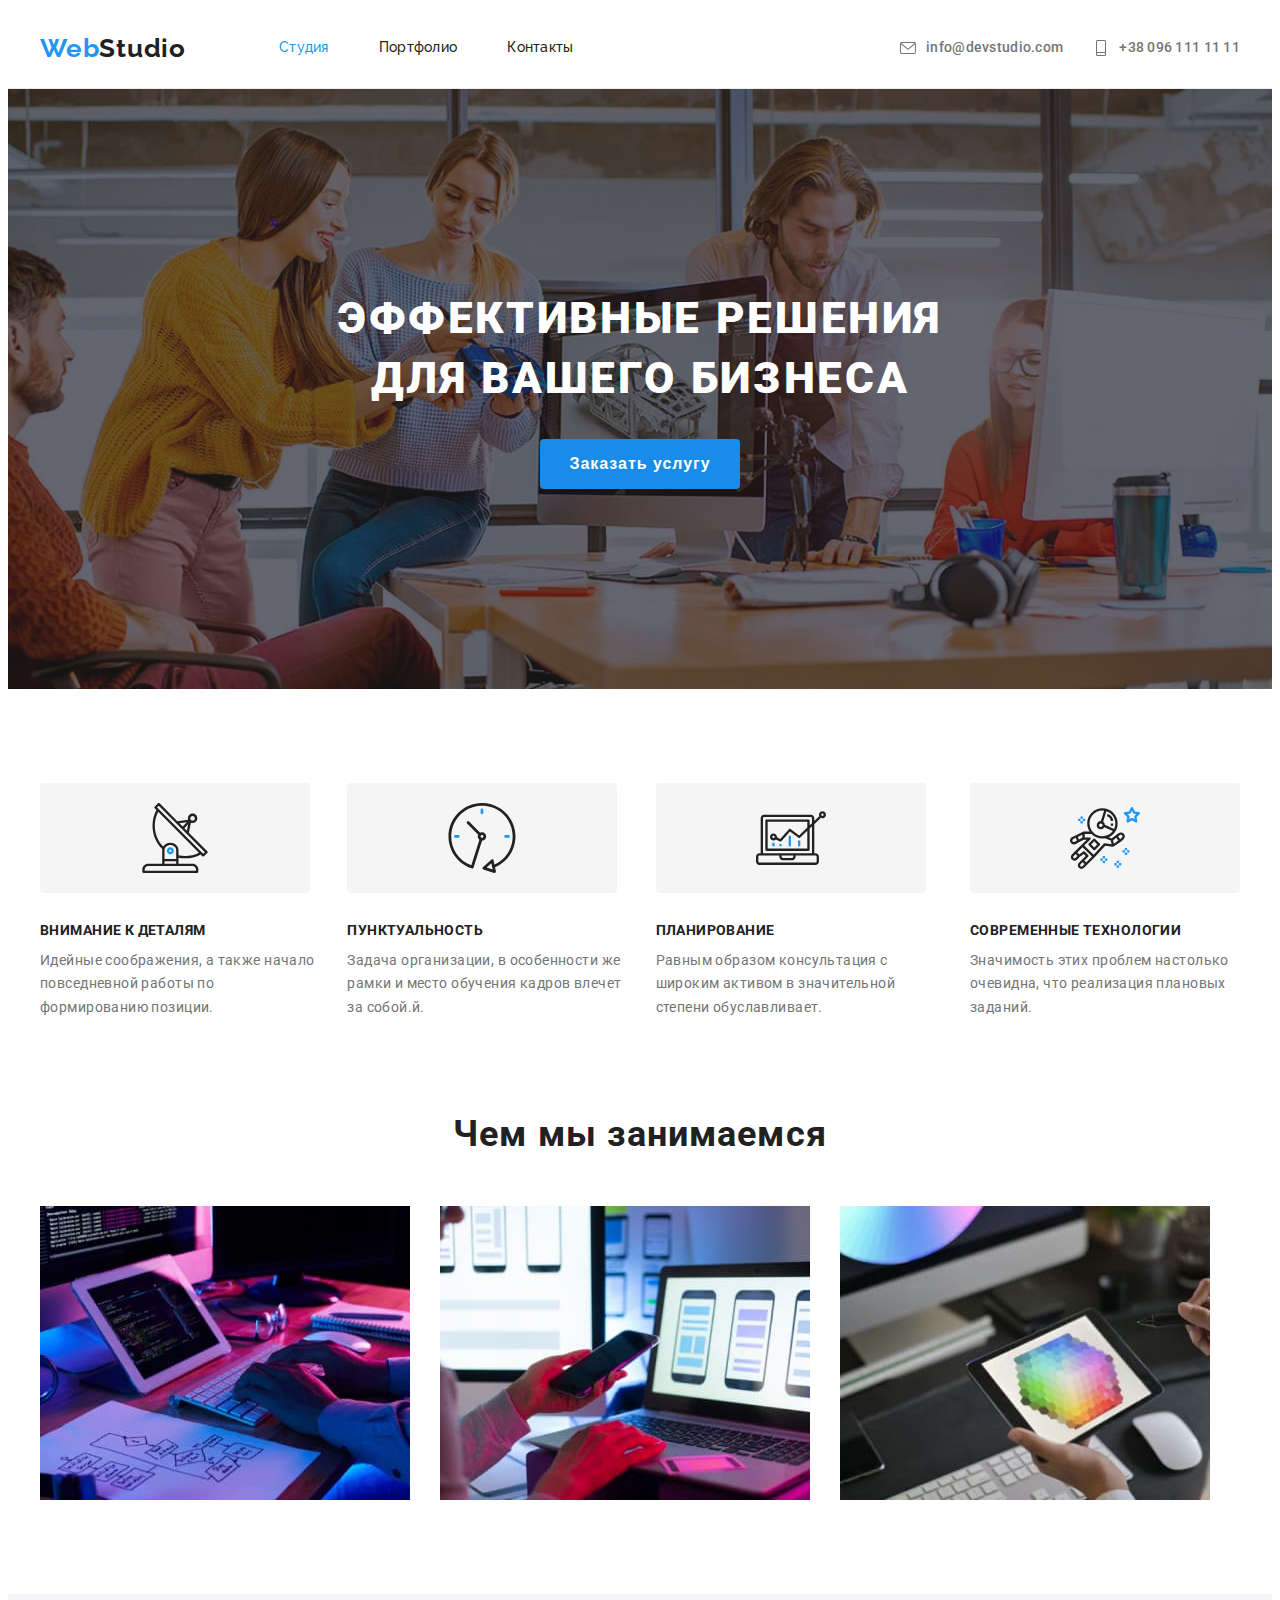
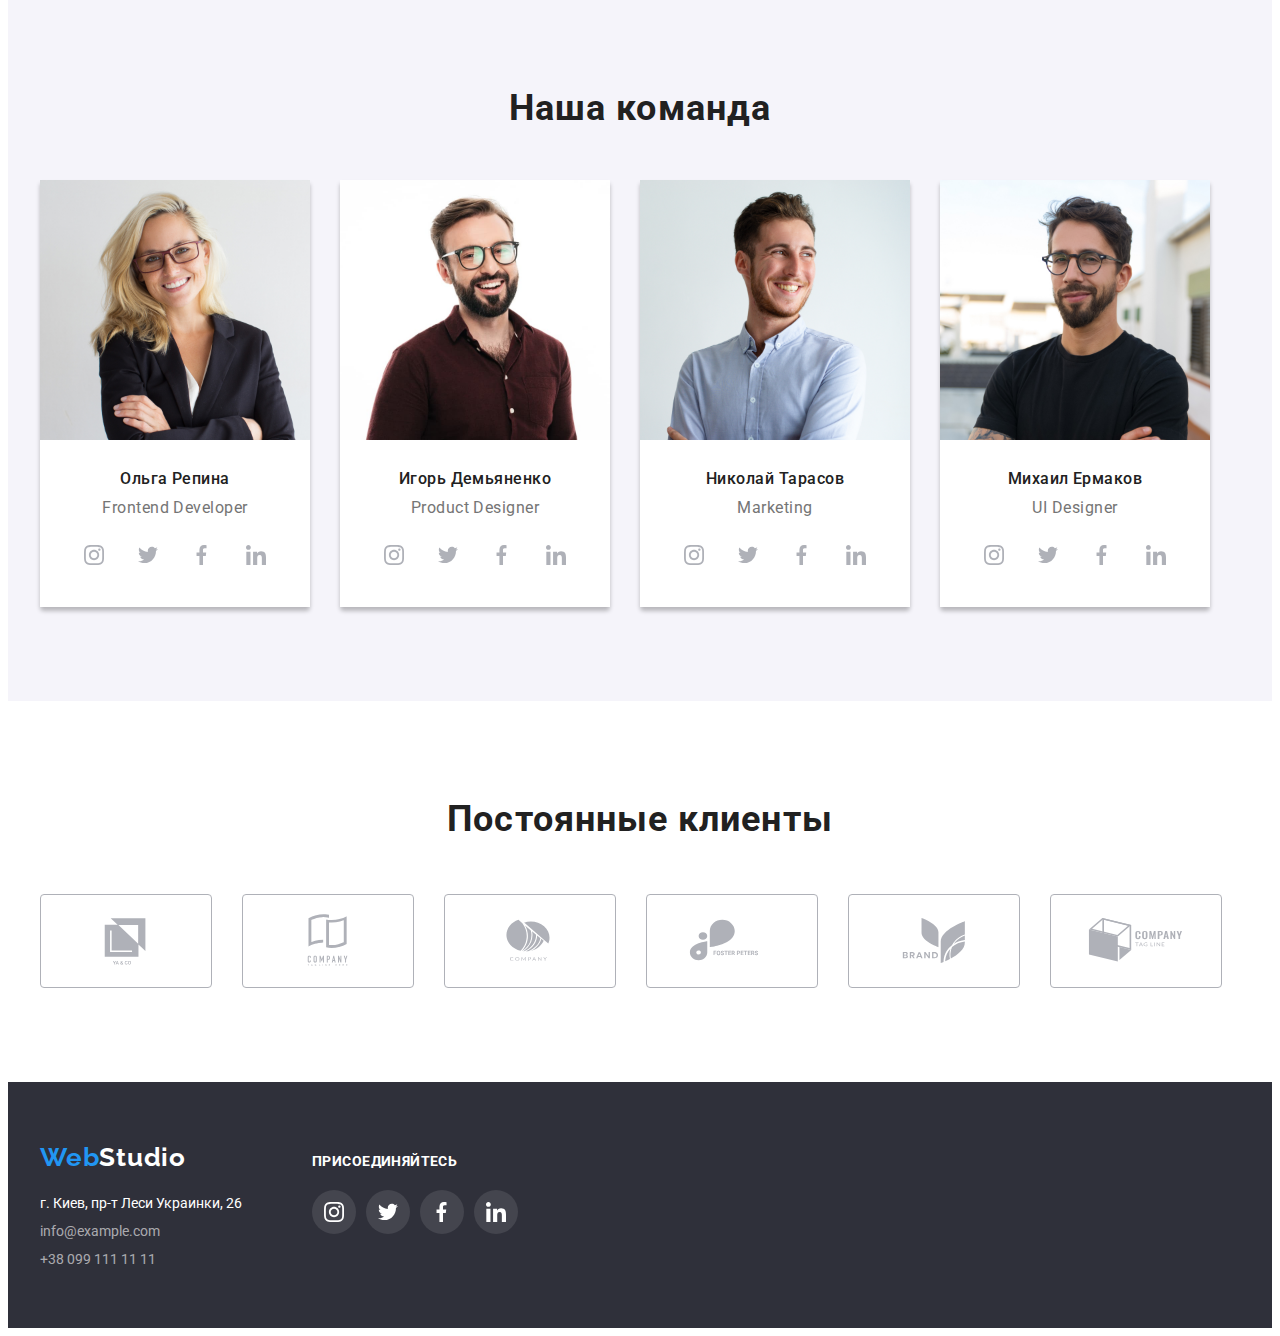
==== commit fe7060bd: "Делал всплывающее окно и модалку" ====
--- a/index.html
+++ b/index.html
@@ -68,7 +68,7 @@
               для вашего бизнеса
             </h1>
             
-            <button class="hero-button" type="button">Заказать услугу</button>
+            <button class="hero-button" type="button" data-modal-open>Заказать услугу</button>
             
           </div>
         </section>
@@ -390,10 +390,10 @@
 
         </div>
         </section>
-    </main>
+    
         <!--PERFOMANCE  -->
         <section class="section">
-         <div class="contaiher">
+         <div class="container">
           <h3 class="perfomance-title">Постоянные клиенты</h3>
          <ul class="perfomance-items">
           <li class="perfomance-list">
@@ -449,15 +449,14 @@
         </ul>
       </div>
         </section>
-        
+      </main>
       
     <!--footer-->
          
         <footer class="footer">
-          <div class="container">
-         <div class="footer-content">
-            <div> 
-          <div class="logo-studio">
+          <div class=" container footer-content">
+          <div>
+            <div class="logo-studio">
           <a lang="en" class="footer-logo link " href="">Web<span class="footer-logo-link">Studio</span></a>
          </div>
          <address>
@@ -520,7 +519,12 @@
         </div>
         </div>
        </footer>
+       <div class="backdrop is-hidden"data-modal >
+        <div class="modal">
+          <button class="button-open" type="button"data-modal-close>text</button>
+        </div>
+      </div>
       
-       <script src="./js/modal.js"></script>  
+   <script src="./js/modal.js"></script>   
 </body>
 </html>--- a/css/styles.css
+++ b/css/styles.css
@@ -1,5 +1,5 @@
 
-:root{
+ :root{
   /* --primary-text-color:rgba 0,0,0,0.8; */
   --title-text-color:#212121;
   --accent-color: #2196F3;
@@ -57,7 +57,7 @@
 
 
 .header{
- border-bottom: 1px solid #000;
+ border-bottom: 1px solid #ECECEC;
 }  
 
 
@@ -75,8 +75,10 @@
 }
 
        
- 
- 
+/*  
+ .main-header{
+   border:1px solid #ECECEC
+ } */
      
 
 .header-logo{
@@ -129,8 +131,7 @@
           line-height: 1.14;
           letter-spacing: 0.02em;
           color: var(--title-text-color);
-          transition: color 250ms linear;
-
+          transition:color 250ms linear;
          }
          .current{
           color: var(--accent-color);
@@ -149,15 +150,16 @@
 /* .contacs{  */
  
 .mail-link{
-  /* margin-right: 50px;   */
-  font-size: 14px;
-      font-weight: 500;
-      line-height: 1.14;
-      letter-spacing: 0.02em;
-     color: var(--secondary-color);
+   display: flex;
+   align-items:center;
+   font-size: 14px;
+   font-weight: 500;
+   line-height: 1.14;
+   letter-spacing: 0.02em;
+    color: var(--secondary-color);
      padding-top: 32px;
      padding-bottom: 32px;
-     transition: color 250ms linear;
+     transition:color 250ms linear;
   }
   .header-contacs .link:hover,
   .header-contacs .link:focus{
@@ -213,7 +215,8 @@
          min-width: 73px;
          padding: 6px 22px 6px 22px;
          border-radius: 4px;
-        
+     
+       transition:color 2500ms linear,background-color 2500ms linear,box-shadow 250ms linear;
           
   }
       
@@ -233,53 +236,75 @@
       
 
 
-      .portfolio {                
-        margin-left:-30px;
-       margin-top: -30px; 
-       display: flex;
-       flex-wrap: wrap;
+          .portfolio {                
+          margin-left:-30px;
+         margin-top: -30px; 
+         display: flex;
+         flex-wrap: wrap;
+          }
+          
+         
+          .portfolio-items{
+          
+            flex-basis:calc(100% / 3 -30px);
+            margin-left:30px;
+            margin-top: 30px;  
+          } 
+           .portfolio-link{
+             display: block;
+             text-decoration: none;
+           }
+           .portfolio-link:hover,
+           .portfolio-link:focus{
+             box-shadow:0px 1px 1px rgba(0,0,0,0.12), 1px 4px 4px rgba(0,0,0,0.06),
+             1px 4px 6px rgba(0,0,0,0.16)
+          }
+        .portfolio-desc{
+          position: absolute;
+          top: 0;
+          left: 0;
+          height: 100%;
+         padding: 63px 24px ;
+          font-size: 18px;
+         line-height: 1.55;
+          letter-spacing: 0.03em;
+          /* text-align: left; */
+         color: var(--primary-white-color);
+          background-color: rgba(33,159,243,0.9);
+          overflow: auto;
+          transform: translateY(100%);
+          transition: transform 2500ms linear;
+        }
+           .portfolio-items:hover .portfolio-desc{
+          transform: translateY(0%);
         }
         
+        .cards:hover .portfolio-link,
+          .cards:focus .portfolio-link{
+            color:rgba(47, 48, 50, 0.4),rgba(47, 48, 50, 0.4) ;
+          }
+          .cards-thumb{
+            position: relative;
+            overflow: hidden;
+          }
        
-        .portfolio-items{
-        
-          flex-basis:calc(100% / 3 -30px);
-          margin-left:30px;
-          margin-top: 30px;  
-        } 
-        .portfolio-link{
-          display: block;
-          text-decoration: none;
-        }
-        .portfolio-link:hover,
-        .portfolio-link:focus{
-          box-shadow:0px 1px 1px rgba(0,0,0,0.12), 1px 4px 4px rgba(0,0,0,0.06),
-          1px 4px 6px rgba(0,0,0,0.16)
-       }
+         .portfolio-title{
+          color: var(--title-text-color) ;
+           font-weight: 700;
+           font-size:18px; 
+           line-height:2.0;
+           letter-spacing: 0.06;
+         
           
-        
-       .cards:hover .portfolio-link,
-       .cards:focus .portfolio-link{
-         color:rgba(47, 48, 50, 0.4),rgba(47, 48, 50, 0.4) ;
-       }
-       
-    
-      .portfolio-title{
-       color: var(--title-text-color) ;
-        font-weight: 700;
-        font-size:18px; 
-        line-height:2.0;
-        letter-spacing: 0.06;
-      
-       
-      } 
-      .portfolio-text{
-        margin-top: 4px;
-         color: var( --secondary-color);
-         font-size: 16px;
-         line-height:1.87 ;
-         letter-spacing: 0.03em;
-     }  
+         } 
+        .portfolio-text{
+         margin-top: 4px;
+          color: var( --secondary-color);
+          font-size: 16px;
+          line-height:1.87 ;
+          letter-spacing: 0.03em;
+      }  
+      
       /* CARDS         */
       
       .portfolio-content{
@@ -319,15 +344,12 @@
         color: var(--primary-white-color); 
         font-size: 14px;
         line-height: 1.17; 
-        font-style: normal;
-        transition: color 250ms linear;
+        font-style: normal; 
+        transition:color 250ms linear;
       }
     
-      .footer-link{
-        transition: color 250ms linear 
-      }
-      
-      .footer-item .link{ 
+     
+       .footer-item .link{ 
         
         color: rgba(255, 255, 255, 0.6); 
           font-size: 14px;
@@ -347,7 +369,9 @@
       .footer-link-adress:focus{
       color: var(--accent-color);
       }    
-    
+      .footer-link{
+       transition: color 250ms linear;
+      }
        
       /* FOOTER-SOCIALS */
       
@@ -356,10 +380,10 @@
    
     }
      .socials-title{
-        
+       text-transform:uppercase; 
       margin-bottom: 20px;
       font-size: 14px;
-      font-weight: 700;
+      font-weight: bold;
       line-height: 1.14;
       letter-spacing: 0.03em;
       text-align: left;
@@ -378,7 +402,7 @@
          justify-content:center;
           border-radius:50% ; 
           background-color: rgba(255, 255, 255, 0.1);
-          transition: background-color 250ms linear
+          transition: background-color 250ms linear;
        }
        .social-link:hover,
        .social-link:focus{
@@ -417,8 +441,6 @@
       color: var(--primary-white-color);
       text-transform: uppercase;
       margin-bottom: 30px;
-      
-      
        
       }
 
@@ -443,7 +465,7 @@
       color: var(--primary-white-color);
       margin-left: auto;
       margin-right: auto;
-      transition:background-color 250ms linear;
+      transition: backgroud-color 250ms linear;
       }
   
       
@@ -556,6 +578,8 @@
         }  
 
         .team-items> .team-img{    
+          /* overflow:hidden;  */
+          
           box-shadow: 0px 4px 4px 0px #00000040;
           
         
@@ -593,26 +617,20 @@
       .socials-item{
         width: 44px;
         height: 44px;
+       }
+     
+      .socials-item:not(:last-child){
+       margin-right: 10px;
+      }
+      .socials-link{
+       color:#AFB1B8;
+        width: 100%;
+        height: 100%;
         display: flex;
         align-items:center;
         justify-content:center;
          border-radius:50% ; 
-         background-color: #FFFFFF
-      }
-     
-      .socials-item:not(:last-child){
-       margin-right: 10px;
-      }
-      .socials-link{
-       color:#AFB1B8;
-        width: 44px;
-        height: 44px;
-        display: flex;
-        align-items:center;
-        justify-content:center;
-         border-radius:50% ; 
-         transition: color 950ms linear;
-         transition: background-color 250ms linear;
+        transition:color 250ms linear,backgroud-color 250ms linear ;
     
 
       }
@@ -645,11 +663,11 @@
   border-radius:4px;
  }
 
-.perfomance-link:hover,
+/* .perfomance-link:hover,
 .perfomance-link:focus{
  fill:var(--accent-color) 
 
-  }
+  } */
 
   .perfomance-link{
  display: flex;
@@ -659,7 +677,8 @@
 justify-content: center;
 border-radius:4px;
 color: #AFB1B8;
- border:1px solid #AFB1B8
+ border:1px solid #AFB1B8;
+ transition:border-color 250ms linear,color 250ms linear;
 }
 .perfomance-link:hover,
 .perfomance-link:focus{
@@ -669,4 +688,41 @@
 
 .perfomance-icon{
   fill: currentColor;
+}
+.backdrop{
+  position:fixed ;
+  height: 100vh;
+  width: 100vw;
+transition:opacity 250ms,visibility 250ms;
+  box-shadow: 0px 1px 1px rgba(0,0,0,0.12),0px 4px 4px rgba(0,0,0,0.6),
+1px 4px 6px rgba(0,0,0,0.16);
+  top: 0;
+  display: flex;
+  align-items:center;
+  justify-content: center;
+}
+.modal{
+ position: absolute;
+  background-color: var( --primary-white-color) ;
+  width: 528px;
+  min-height: 581px;
+  box-shadow:0px 1px 3px rgba(0,0,0,0.12),0px 1px 1px rgba(0,0,0,0.14),
+  0px 2px 1px rgba(0,0,0,0.2);
+  border-radius: 4px;
+  left: 50%;
+  top: 50%;
+  transform: translate(-50%, -50%);
+}
+.button-open{
+  width: 8px;
+  height: 8px;
+  border:1px solid greenyellow;
+  position: absolute;
+  top: 8px;
+  right: 8px;
+}
+.backdrop.is-hidden{
+opacity: 0;
+visibility: hidden;
+pointer-events: none;
 }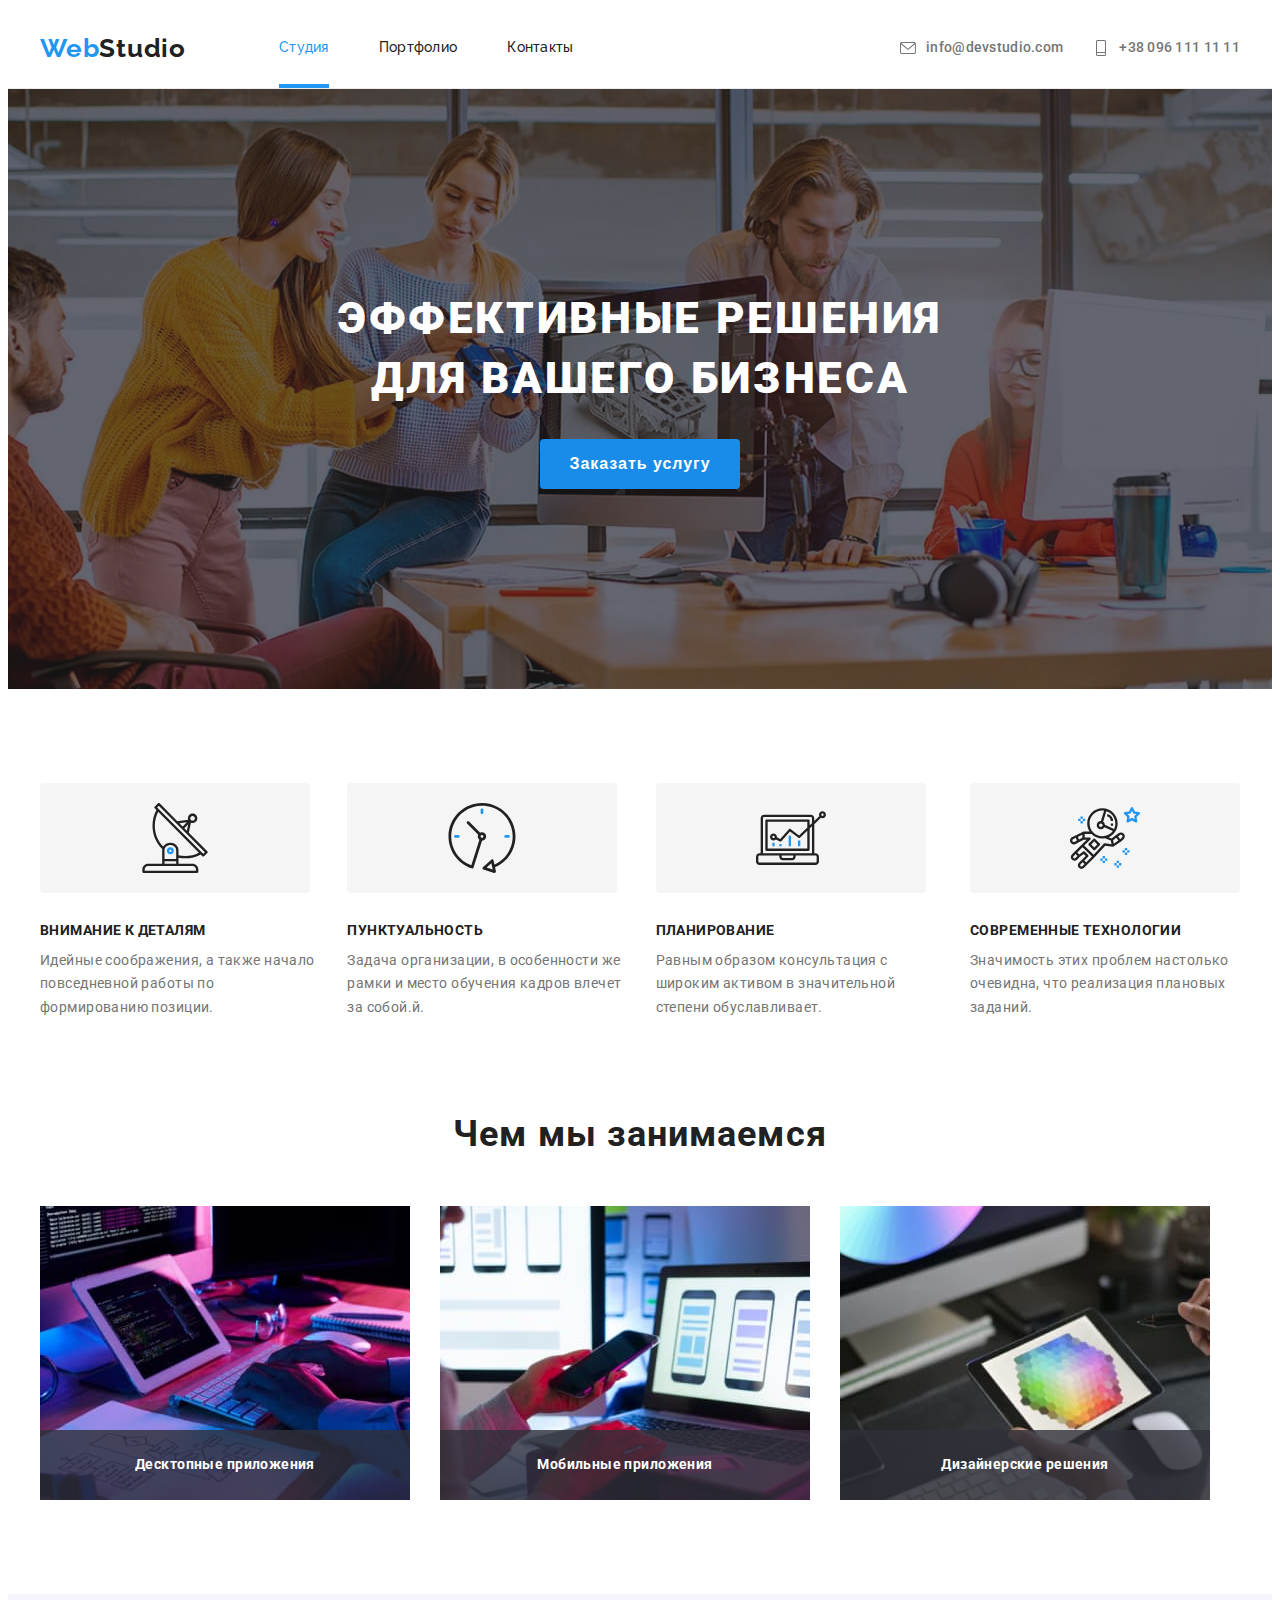
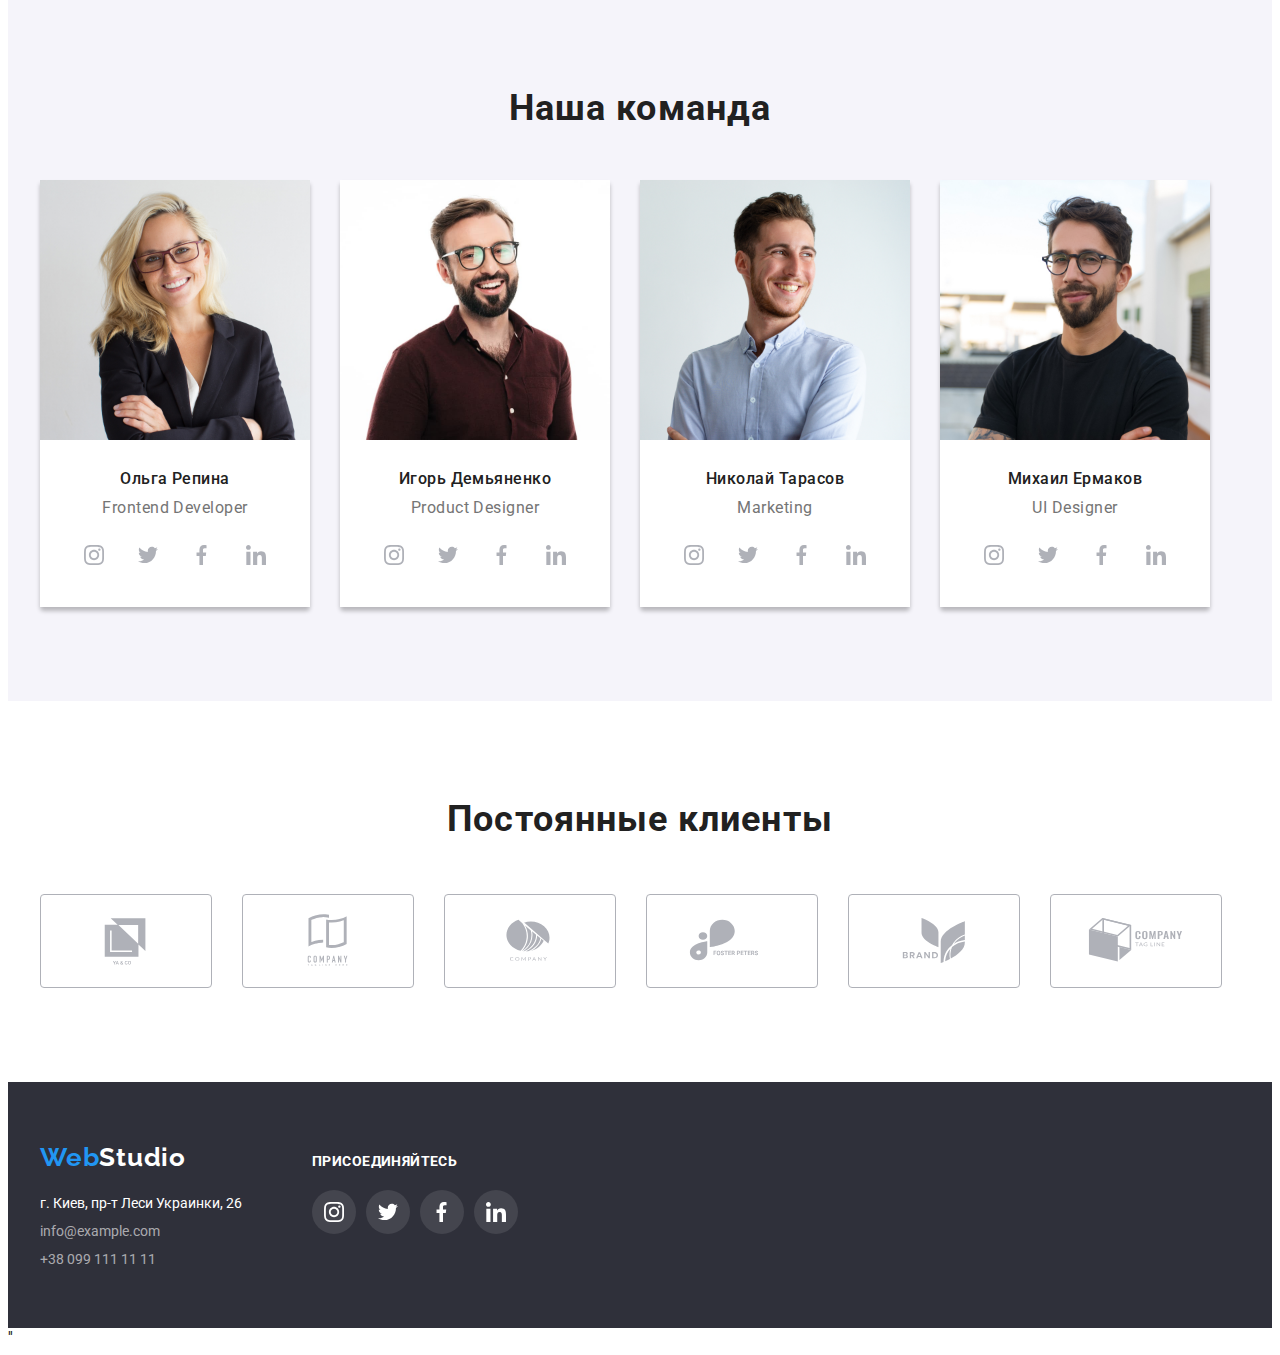
==== commit 18cbf4a3: "закончил работу" ====
--- a/index.html
+++ b/index.html
@@ -141,30 +141,40 @@
           
           <ul class="works-list">
             <li class="works-item">
+             <div class="works-deck">
               <img class="img-works"
                 src="./images/portfolio/laptop.jpg"
                 alt="Программист пишет текст"
                 width="370"
                 height="294"
               />
-              </li>
+              <h3 class="works-head">Десктопные приложения</h3>
+            </div>
+            </li>
              
             
             <li class="works-item">
+              <div class="works-deck">
               <img class="img-works"
                 src="./images/portfolio/smartphone.jpg"
                 alt="Установка приложения на телефон"
                 width="370"
                 height="294"
               />
-            </li>
+            <h3 class="works-head">Мобильные приложения</h3>
+          </div>
+          </li>
+           
             <li class="works-item">
+              <div class="works-deck">
               <img class="img-works"
                 src="./images/portfolio/poketbook.jpg"
                 alt="Установка приложения на планшет"
                 width="370"
                 height="294"
               />
+            <h3 class="works-head">Дизайнерские решения</h3>
+            </div>
             </li>
           </ul>
         </div>
@@ -521,10 +531,15 @@
        </footer>
        <div class="backdrop is-hidden"data-modal >
         <div class="modal">
-          <button class="button-open" type="button"data-modal-close>text</button>
+          
+          <button class="button-open" type="button"  data-modal-close>
+            <svg class="modal-icon">
+              <use href="./images/sprite.svg#icon-Vector-close"></use>
+            </svg>
+          </button>
         </div>
       </div>
       
    <script src="./js/modal.js"></script>   
 </body>
-</html>+</html>''--- a/css/styles.css
+++ b/css/styles.css
@@ -6,6 +6,7 @@
   --secondary-color: #757575;
   
   --primary-white-color:#FFFFFF;
+  --timing-function: cubic-bezier(0.4, 0, 0.2, 1) ;
 
 }
 
@@ -121,9 +122,21 @@
           letter-spacing: 0.03em;
           text-align: left;
       }    
-     
-        
-      .header-link  {
+    
+      .current::after{
+       content: '';
+       position: absolute;
+       left: 0;
+       bottom: 0;
+       display: block;
+       width: 100%;
+       height: 4px;
+       background-color: var(--accent-color);
+      
+      }
+
+       .header-link  {
+          position: relative;
           padding-top: 32px;
           padding-bottom: 32px;
           font-weight: 500;
@@ -131,7 +144,7 @@
           line-height: 1.14;
           letter-spacing: 0.02em;
           color: var(--title-text-color);
-          transition:color 250ms linear;
+          transition:color 250ms cubic-bezier(0.4, 0, 0.2, 1);
          }
          .current{
           color: var(--accent-color);
@@ -159,7 +172,7 @@
     color: var(--secondary-color);
      padding-top: 32px;
      padding-bottom: 32px;
-     transition:color 250ms linear;
+     transition:color 250ms cubic-bezier(0.4, 0, 0.2, 1);
   }
   .header-contacs .link:hover,
   .header-contacs .link:focus{
@@ -216,7 +229,7 @@
          padding: 6px 22px 6px 22px;
          border-radius: 4px;
      
-       transition:color 2500ms linear,background-color 2500ms linear,box-shadow 250ms linear;
+       transition:color 250ms cubic-bezier(0.4, 0, 0.2, 1),background-color 250ms cubic-bezier(0.4, 0, 0.2, 1),box-shadow 250ms cubic-bezier(0.4, 0, 0.2, 1);
           
   }
       
@@ -273,7 +286,7 @@
           background-color: rgba(33,159,243,0.9);
           overflow: auto;
           transform: translateY(100%);
-          transition: transform 2500ms linear;
+          transition: transform 2500ms cubic-bezier(0.4, 0, 0.2, 1);
         }
            .portfolio-items:hover .portfolio-desc{
           transform: translateY(0%);
@@ -345,7 +358,7 @@
         font-size: 14px;
         line-height: 1.17; 
         font-style: normal; 
-        transition:color 250ms linear;
+        transition:color 250ms cubic-bezier(0.4, 0, 0.2, 1);
       }
     
      
@@ -370,7 +383,7 @@
       color: var(--accent-color);
       }    
       .footer-link{
-       transition: color 250ms linear;
+       transition: color 250ms cubic-bezier(0.4, 0, 0.2, 1);
       }
        
       /* FOOTER-SOCIALS */
@@ -465,7 +478,7 @@
       color: var(--primary-white-color);
       margin-left: auto;
       margin-right: auto;
-      transition: backgroud-color 250ms linear;
+      transition: backgroud-color 250ms cubic-bezier(0.4, 0, 0.2, 1);
       }
   
       
@@ -536,14 +549,40 @@
           text-align: center; 
           color: var(--title-text-color);   
       }
+      .works-head{
+       width: 100%;
+       height: 70px;
+       position: absolute;
+       display: flex;
+       align-items: center;
+       justify-content: center;
+       bottom: 0;
+       font-size: 14px;
+        font-weight: 700;
+        line-height: 1.14;
+        letter-spacing: 0.03em;
+        text-align: center;
+
+      background-color: rgba(47,48,58,0.8); 
+      color: var(--primary-white-color);
+      }
+      .works-deck{
+        position: relative;
+       
+        
+
+       
+      }
+     
       .works-list{
-          display: flex;
+       display: flex;
+      
         
       }
     
       .works-item{
        width: 370px;
-      
+   
       }
        .works-item:not(:last-child){ 
           margin-right: 30px;
@@ -630,7 +669,7 @@
         align-items:center;
         justify-content:center;
          border-radius:50% ; 
-        transition:color 250ms linear,backgroud-color 250ms linear ;
+        transition:color 250ms cubic-bezier(0.4, 0, 0.2, 1), backgroud-color 250ms cubic-bezier(0.4, 0, 0.2, 1);
     
 
       }
@@ -678,7 +717,7 @@
 border-radius:4px;
 color: #AFB1B8;
  border:1px solid #AFB1B8;
- transition:border-color 250ms linear,color 250ms linear;
+ transition:border-color 250ms cubic-bezier(0.4, 0, 0.2, 1),color 250ms cubic-bezier(0.4, 0, 0.2, 1);
 }
 .perfomance-link:hover,
 .perfomance-link:focus{
@@ -711,18 +750,31 @@
   border-radius: 4px;
   left: 50%;
   top: 50%;
-  transform: translate(-50%, -50%);
+  transform: translate(-50%, -50%) scale(1);
+  transition: transform 250ms cubic-bezier(0.4, 0, 0.2, 1);
 }
 .button-open{
-  width: 8px;
-  height: 8px;
-  border:1px solid greenyellow;
+  width: 30px;
+  height: 30px;
+  border:1px solid rgba(0,0,0,0.1);
+  border-radius:50%;
   position: absolute;
   top: 8px;
   right: 8px;
-}
+  background-color: var(--primary-white-color);
+
+}
+.modal-icon{
+  width: 11px;
+  height: 11px;
+  fill: #000000;
+}
+
 .backdrop.is-hidden{
 opacity: 0;
 visibility: hidden;
 pointer-events: none;
+}
+.backdrop.is-hidden .modal{
+  transform: translate(-50% -50%) scale(0.9);
 }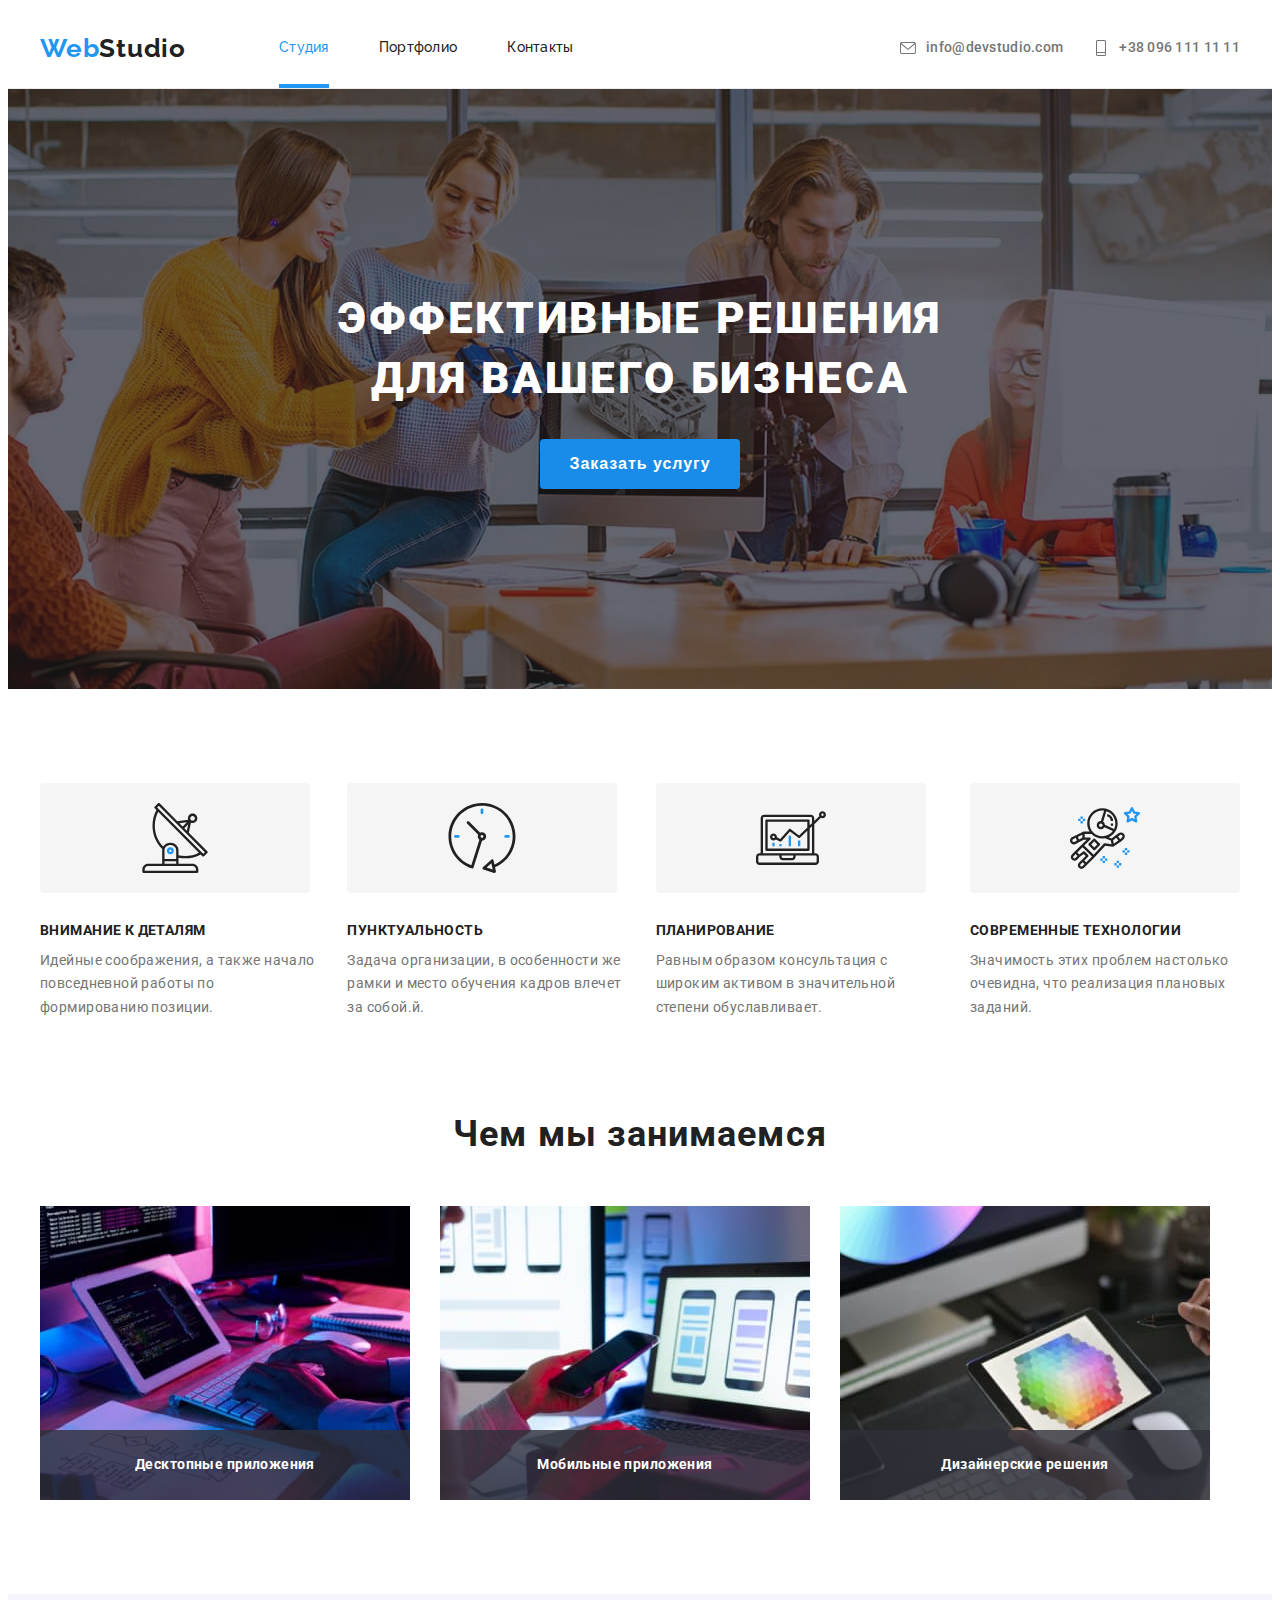
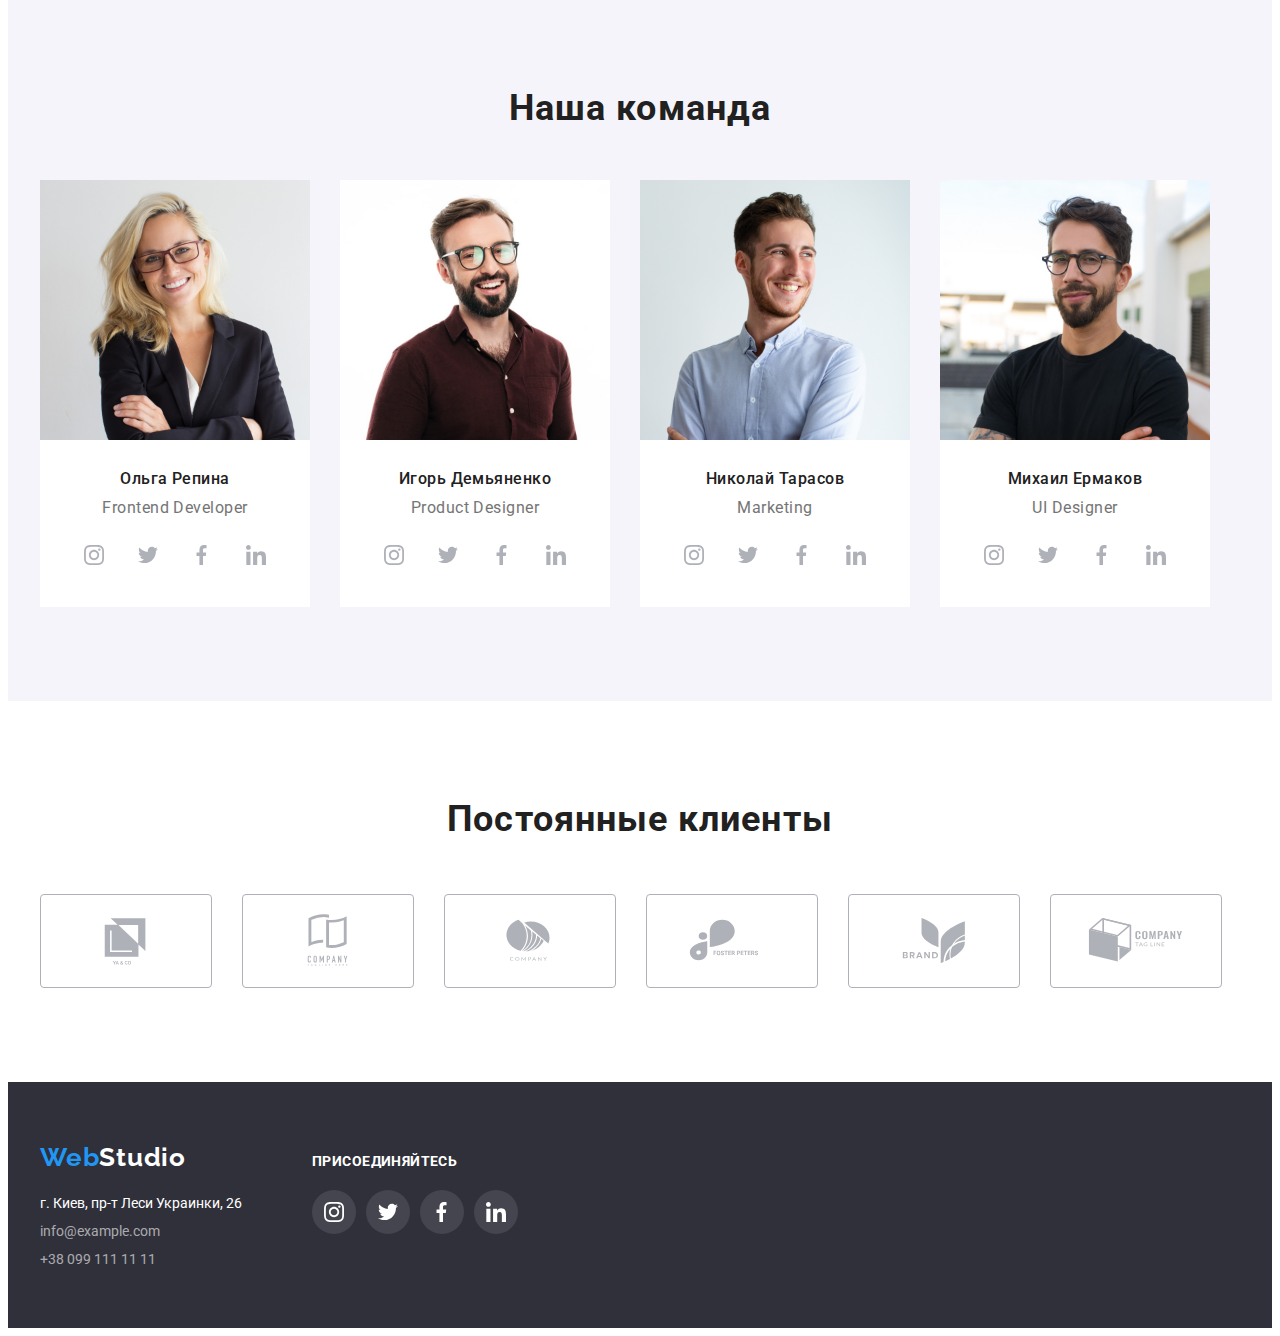
==== commit 33b85a0c: "закончил верстку" ====
--- a/index.html
+++ b/index.html
@@ -26,7 +26,7 @@
             <ul class="header-list ">
               <li class="header-item ">
                 
-                <a href="./index.html"class="header-link current">Студия</a>
+                <a href="./index.html" class="header-link current">Студия</a>
               </li>
               <li class="header-item">
                 <a  href ="./portfolio.html" class="header-link link ">Портфолио</a>
@@ -417,7 +417,7 @@
           <li class="perfomance-list">
             
             <a class="perfomance-link" href="">
-              <svg class="perfomance-icon"width="106" height="60">
+              <svg class="perfomance-icon" width="106" height="60">
                 <use href="./images/sprite.svg#icon-company2"></use>
               </svg>
             </a>
@@ -425,7 +425,7 @@
           </li>
           <li class="perfomance-list" >
             <a class="perfomance-link" href="">
-              <svg class="perfomance-icon"width="106" height="60">
+              <svg class="perfomance-icon" width="106" height="60">
                 <use href="./images/sprite.svg#icon-company3"></use>
               </svg>
             </a>
@@ -433,7 +433,7 @@
           </li>
           <li class="perfomance-list">
             <a class="perfomance-link" href="">
-              <svg class="perfomance-icon"width="106" height="60">
+              <svg class="perfomance-icon" width="106" height="60">
                 <use href="./images/sprite.svg#icon-foster-1"></use>
               </svg>
             </a>
@@ -442,7 +442,7 @@
           <li class="perfomance-list">        
             
             <a class="perfomance-link" href="">
-              <svg class="perfomance-icon"width="106" height="60">
+              <svg class="perfomance-icon" width="106" height="60">
                 <use href="./images/sprite.svg#icon-brand-1"></use>
               </svg> 
             </a>
@@ -450,7 +450,7 @@
           </li>
           <li class="perfomance-list">
             <a class="perfomance-link" href="">
-              <svg class="perfomance-icon"width="106" height="60">
+              <svg class="perfomance-icon" width="106" height="60">
                 <use href="./images/sprite.svg#icon-compahy-tag"></use>
               </svg>
             </a>
@@ -538,7 +538,7 @@
             </svg>
           </button>
         </div>
-      </div>
+      
       
    <script src="./js/modal.js"></script>   
 </body>
--- a/css/styles.css
+++ b/css/styles.css
@@ -55,32 +55,18 @@
     padding-bottom: 94px;
    
 } 
-
-
 .header{
  border-bottom: 1px solid #ECECEC;
 }  
 
-
-
-
 .container{ 
- 
-width: 1200px;
+ width: 1200px;
 padding-left: 15px;  
 padding-right: 15px; 
 margin-left: auto;
 margin-right: auto;
  
-  
-}
-
-       
-/*  
- .main-header{
-   border:1px solid #ECECEC
- } */
-     
+}
 
 .header-logo{
 display: flex;
@@ -163,17 +149,17 @@
 /* .contacs{  */
  
 .mail-link{
-   display: flex;
-   align-items:center;
-   font-size: 14px;
-   font-weight: 500;
-   line-height: 1.14;
-   letter-spacing: 0.02em;
-    color: var(--secondary-color);
-     padding-top: 32px;
-     padding-bottom: 32px;
-     transition:color 250ms cubic-bezier(0.4, 0, 0.2, 1);
-  }
+    display: flex;
+    align-items:center;
+    font-size: 14px;
+    font-weight: 500;
+    line-height: 1.14;
+    letter-spacing: 0.02em;
+      color: var(--secondary-color);
+      padding-top: 32px;
+      padding-bottom: 32px;
+      transition:color 250ms cubic-bezier(0.4, 0, 0.2, 1);
+    }
   .header-contacs .link:hover,
   .header-contacs .link:focus{
  color: var( --accent-color);
@@ -198,17 +184,10 @@
    fill: currentColor;
 }
 
-
-
-
-
-
-  /* PORTFOLIO */
-  
-  
-    .filter-list{
+ /* PORTFOLIO */
+   .filter-list{
      margin-bottom: 50px;
-      justify-content: center; 
+     justify-content: center; 
       display: flex;
       color:var(title-text-color); 
     }
@@ -217,8 +196,7 @@
         margin-right: 8px; 
        }
      
-       
-      .filter-button{
+        .filter-button{
         border:transparent;
         cursor:pointer;
         font-size: 16px;
@@ -228,17 +206,10 @@
          min-width: 73px;
          padding: 6px 22px 6px 22px;
          border-radius: 4px;
-     
-       transition:color 250ms cubic-bezier(0.4, 0, 0.2, 1),background-color 250ms cubic-bezier(0.4, 0, 0.2, 1),box-shadow 250ms cubic-bezier(0.4, 0, 0.2, 1);
-          
-  }
-      
-       
-     
-      
-     
-     
-     .filter-button:hover,
+         transition:color 250ms cubic-bezier(0.4, 0, 0.2, 1),background-color 250ms cubic-bezier(0.4, 0, 0.2, 1),box-shadow 250ms cubic-bezier(0.4, 0, 0.2, 1);
+     }
+      
+        .filter-button:hover,
      .filter-button:focus{
        background-color: var(--accent-color);
        color: var(--primary-white-color);
@@ -247,17 +218,14 @@
        border-radius:4px
       }
       
-
-
-          .portfolio {                
+       .portfolio {                
           margin-left:-30px;
          margin-top: -30px; 
          display: flex;
          flex-wrap: wrap;
           }
           
-         
-          .portfolio-items{
+        .portfolio-items{
           
             flex-basis:calc(100% / 3 -30px);
             margin-left:30px;
@@ -281,10 +249,10 @@
           font-size: 18px;
          line-height: 1.55;
           letter-spacing: 0.03em;
-          /* text-align: left; */
+          justify-content: center;
          color: var(--primary-white-color);
           background-color: rgba(33,159,243,0.9);
-          overflow: auto;
+          overflow: hidden;
           transform: translateY(100%);
           transition: transform 2500ms cubic-bezier(0.4, 0, 0.2, 1);
         }
@@ -425,15 +393,9 @@
          fill: #FFFFFF;
        }
 
-  
-
-   
- 
- 
-  
-      
-     /* HERO */
-     .section-hero{
+       /* HERO */
+     
+       .section-hero{
       background-color:#2F303A ;
       padding-top: 200px; 
       padding-bottom: 200px;
@@ -443,9 +405,7 @@
       background-position: center;
       background-size: cover;
      }
-      
-    
-     .hero-title{
+       .hero-title{
       font-size: 44px;
       font-weight: 900;
       line-height:1.36;
@@ -480,10 +440,7 @@
       margin-right: auto;
       transition: backgroud-color 250ms cubic-bezier(0.4, 0, 0.2, 1);
       }
-  
-      
-
-      /* FEATURE */
+       /* FEATURE */
      
       .feature{
         display: flex;
@@ -531,9 +488,7 @@
       font-size: 14px;
       line-height: 1.7;
       letter-spacing: 0.03em;
-      
-        
-     }
+       }
      
       /* WORKS */
           .works-section{
@@ -568,21 +523,14 @@
       }
       .works-deck{
         position: relative;
-       
-        
-
-       
-      }
+        }
      
       .works-list{
        display: flex;
-      
-        
-      }
+       }
     
       .works-item{
        width: 370px;
-   
       }
        .works-item:not(:last-child){ 
           margin-right: 30px;
@@ -611,18 +559,14 @@
           border-bottom-left-radius: 4px; 
           border-bottom-right-radius: 4px;
            background-color: #FFFFFF;
-           
-         
-         
-        }  
-
-        .team-items> .team-img{    
-          /* overflow:hidden;  */
+         }  
+
+       
           
-          box-shadow: 0px 4px 4px 0px #00000040;
+       
           
         
-        }
+        
       .present-team{
           font-size: 16px;
           font-weight: 500;
@@ -701,14 +645,7 @@
   margin-left: 30px;
   border-radius:4px;
  }
-
-/* .perfomance-link:hover,
-.perfomance-link:focus{
- fill:var(--accent-color) 
-
-  } */
-
-  .perfomance-link{
+ .perfomance-link{
  display: flex;
 width: 170px;
 height: 92px;
@@ -734,7 +671,7 @@
   width: 100vw;
 transition:opacity 250ms,visibility 250ms;
   box-shadow: 0px 1px 1px rgba(0,0,0,0.12),0px 4px 4px rgba(0,0,0,0.6),
-1px 4px 6px rgba(0,0,0,0.16);
+ 1px 4px 6px rgba(0,0,0,0.16);
   top: 0;
   display: flex;
   align-items:center;
@@ -750,7 +687,7 @@
   border-radius: 4px;
   left: 50%;
   top: 50%;
-  transform: translate(-50%, -50%) scale(1);
+  transform: translate(-50%, -50%) ;
   transition: transform 250ms cubic-bezier(0.4, 0, 0.2, 1);
 }
 .button-open{
